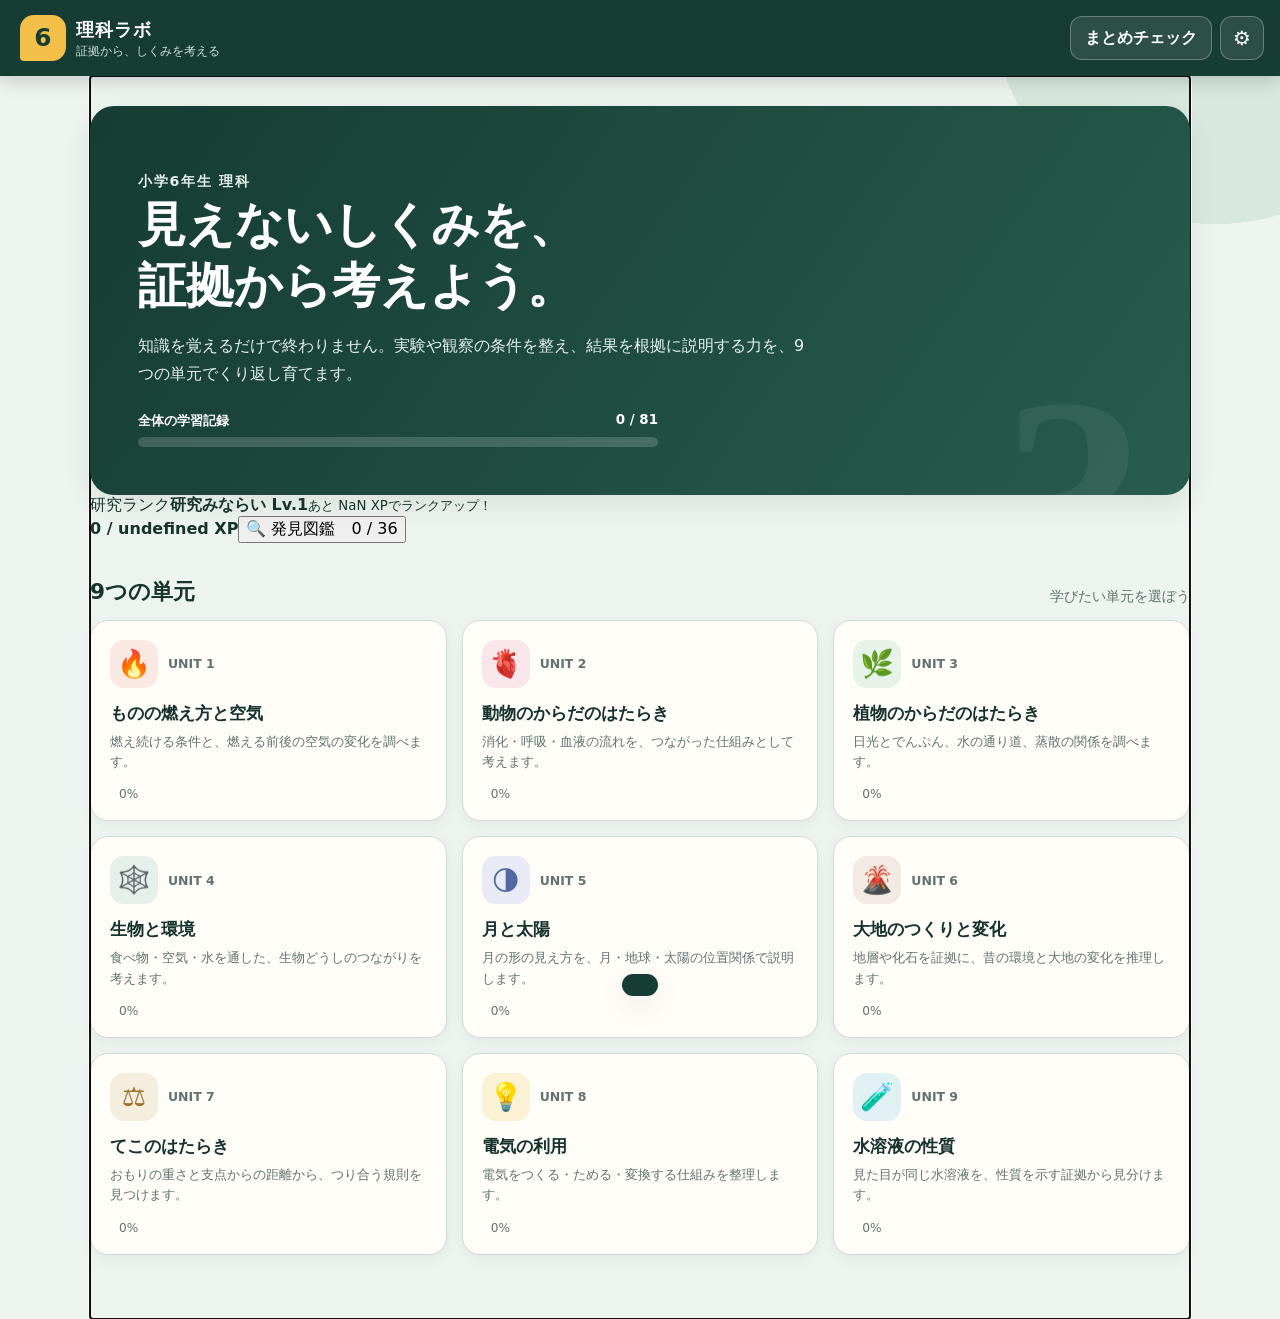
==== index.html @ a94701ab "feat: add research XP and discovery book" ====
<!doctype html>
<html lang="ja">
<head>
  <meta charset="utf-8">
  <meta name="viewport" content="width=device-width, initial-scale=1, viewport-fit=cover">
  <meta name="theme-color" content="#163c34">
  <meta name="description" content="小学6年生理科を、知識・実験や観察の準備・考察の3段階で学ぶ教材です。">
  <title>理科ラボ 6｜見えないしくみを、証拠から考える</title>
  <link rel="stylesheet" href="style.css">
</head>
<body>
  <a class="skip-link" href="#app">学習内容へ移動</a>
  <header class="site-header">
    <button id="homeButton" class="brand" type="button" aria-label="単元一覧へ戻る">
      <span class="brand-mark" aria-hidden="true">6</span>
      <span><b>理科ラボ</b><small>証拠から、しくみを考える</small></span>
    </button>
    <div class="header-actions">
      <button id="reviewButton" class="header-button" type="button">まとめチェック</button>
      <button id="settingsButton" class="icon-button" type="button" aria-label="設定">⚙</button>
    </div>
  </header>

  <main id="app" tabindex="-1" aria-live="polite"></main>

  <dialog id="settingsDialog" class="settings-dialog">
    <form method="dialog">
      <div class="dialog-head">
        <h2>設定</h2>
        <button class="icon-button" value="cancel" aria-label="閉じる">×</button>
      </div>
      <p>学習記録は、この端末のブラウザ内だけに保存されます。</p>
      <label class="toggle-row">
        <span><b>効果音</b><small>正解・不正解を短い音で知らせます</small></span>
        <input id="soundToggle" type="checkbox" role="switch">
      </label>
      <button id="resetButton" class="danger-button" type="button">学習記録をすべて消す</button>
    </form>
  </dialog>

  <div id="toast" class="toast" role="status" aria-live="polite"></div>
  <script src="units.js"></script>
  <script src="gamification.js"></script>
  <script src="app.js"></script>
</body>
</html>
---- style.css ----
:root {
  --ink: #17332d;
  --muted: #60736e;
  --paper: #fffdf8;
  --canvas: #edf3ef;
  --green: #1f6d5b;
  --green-dark: #163c34;
  --green-pale: #e3f2eb;
  --yellow: #f2bf49;
  --blue: #3278a8;
  --red: #bd4c4c;
  --line: #cfdbd5;
  --shadow: 0 10px 28px rgba(23, 51, 45, .09);
  font-family: "BIZ UDPGothic", "Yu Gothic", Meiryo, system-ui, sans-serif;
  color: var(--ink);
  background: var(--canvas);
}

* { box-sizing: border-box; }
body { margin: 0; min-width: 320px; min-height: 100vh; background: radial-gradient(circle at 95% 0, #d8e8de 0 14rem, transparent 14rem), var(--canvas); }
button, input { font: inherit; }
button { -webkit-tap-highlight-color: transparent; }
button:focus-visible, input:focus-visible { outline: 4px solid rgba(50, 120, 168, .32); outline-offset: 2px; }
.skip-link { position: fixed; top: -5rem; left: 1rem; z-index: 100; background: #fff; padding: .8rem; border-radius: .5rem; }
.skip-link:focus { top: 1rem; }

.site-header { min-height: 76px; padding: 10px max(16px, env(safe-area-inset-left)); background: var(--green-dark); color: #fff; display: flex; align-items: center; justify-content: space-between; gap: 12px; position: sticky; top: 0; z-index: 20; box-shadow: 0 4px 18px rgba(0,0,0,.18); }
.brand { border: 0; background: transparent; color: inherit; display: flex; align-items: center; gap: 10px; text-align: left; cursor: pointer; padding: 4px; }
.brand-mark { display: grid; place-items: center; width: 46px; aspect-ratio: 1; border-radius: 14px 14px 14px 4px; background: var(--yellow); color: var(--green-dark); font: 800 1.55rem/1 system-ui; }
.brand b { display: block; font-size: 1.15rem; letter-spacing: .05em; }
.brand small { display: block; margin-top: 2px; color: #cfe2da; font-size: .72rem; }
.header-actions { display: flex; align-items: center; gap: 8px; }
.header-button, .icon-button { min-height: 44px; border: 1px solid rgba(255,255,255,.28); color: #fff; background: rgba(255,255,255,.1); border-radius: 12px; padding: 0 14px; cursor: pointer; font-weight: 700; }
.icon-button { min-width: 44px; padding: 0; font-size: 1.25rem; }

main { width: min(1100px, calc(100% - 32px)); margin: 0 auto; padding: 30px 0 64px; }
.hero { background: linear-gradient(125deg, var(--green-dark), #285c4f); color: #fff; border-radius: 24px; padding: clamp(24px, 5vw, 48px); box-shadow: var(--shadow); overflow: hidden; position: relative; }
.hero::after { content: "?"; position: absolute; right: 4%; bottom: -38%; color: rgba(255,255,255,.06); font: 900 18rem/1 Georgia, serif; }
.eyebrow { margin: 0 0 9px; color: var(--yellow); font-size: .88rem; font-weight: 800; letter-spacing: .12em; }
.hero h1 { max-width: 720px; margin: 0; font-size: clamp(1.7rem, 4.5vw, 3rem); line-height: 1.28; }
.hero p { max-width: 680px; margin: 15px 0 0; color: #e5f1ec; line-height: 1.75; }
.overall-progress { margin-top: 24px; max-width: 520px; }
.progress-label { display: flex; justify-content: space-between; gap: 12px; font-size: .84rem; font-weight: 700; }
.progress-track { height: 10px; margin-top: 7px; border-radius: 99px; background: rgba(255,255,255,.17); overflow: hidden; }
.progress-fill { height: 100%; border-radius: inherit; background: var(--yellow); transition: width .35s ease; }

.section-heading { margin: 34px 0 14px; display: flex; align-items: end; justify-content: space-between; gap: 16px; }
.section-heading h2 { margin: 0; font-size: 1.35rem; }
.section-heading p { margin: 0; color: var(--muted); font-size: .88rem; }
.unit-grid { display: grid; grid-template-columns: repeat(3, minmax(0, 1fr)); gap: 15px; }
.unit-card { border: 1px solid var(--line); background: var(--paper); border-radius: 18px; padding: 19px; box-shadow: 0 4px 14px rgba(23,51,45,.05); text-align: left; cursor: pointer; color: inherit; min-height: 190px; display: flex; flex-direction: column; transition: transform .16s, box-shadow .16s, border-color .16s; }
.unit-card:hover { transform: translateY(-3px); box-shadow: var(--shadow); border-color: var(--green); }
.unit-top { display: flex; align-items: center; justify-content: space-between; gap: 10px; }
.unit-icon { display: grid; place-items: center; width: 48px; height: 48px; border-radius: 14px; background: var(--unit-pale); color: var(--unit-color); font-size: 1.7rem; }
.unit-number { color: var(--muted); font-size: .78rem; font-weight: 800; }
.unit-card h3 { margin: 13px 0 7px; font-size: 1.08rem; }
.unit-card > p { margin: 0 0 15px; color: var(--muted); font-size: .82rem; line-height: 1.55; flex: 1; }
.mini-progress { display: flex; align-items: center; gap: 9px; color: var(--muted); font-size: .76rem; }
.mini-progress .progress-track { flex: 1; height: 7px; margin: 0; background: #e5ebe8; }
.mini-progress .progress-fill { background: var(--unit-color); }

.breadcrumbs { display: flex; gap: 7px; color: var(--muted); font-size: .82rem; margin-bottom: 14px; }
.text-button { border: 0; background: none; color: var(--green); padding: 0; cursor: pointer; font-weight: 700; }
.unit-banner { --unit-color: var(--green); --unit-pale: var(--green-pale); padding: 24px; border-radius: 20px; background: var(--paper); border-top: 7px solid var(--unit-color); box-shadow: var(--shadow); display: grid; grid-template-columns: auto 1fr auto; align-items: center; gap: 18px; }
.unit-banner .unit-icon { width: 62px; height: 62px; font-size: 2.1rem; }
.unit-banner h1 { margin: 0 0 5px; font-size: clamp(1.45rem, 3vw, 2rem); }
.unit-banner p { margin: 0; color: var(--muted); line-height: 1.55; }
.unit-score { text-align: center; border-left: 1px solid var(--line); padding-left: 22px; }
.unit-score b { display: block; font-size: 1.5rem; color: var(--unit-color); }
.unit-score small { color: var(--muted); }

.phase-tabs { display: grid; grid-template-columns: repeat(3, 1fr); gap: 10px; margin: 20px 0; }
.phase-tab { min-height: 62px; border: 2px solid var(--line); border-radius: 15px; background: var(--paper); color: var(--ink); padding: 8px; cursor: pointer; font-weight: 800; }
.phase-tab small { display: block; margin-top: 3px; color: var(--muted); font-size: .7rem; font-weight: 500; }
.phase-tab[aria-selected="true"] { border-color: var(--green); background: var(--green-pale); color: var(--green-dark); }
.phase-tab.is-done::after { content: " ✓"; color: var(--green); }

.activity-layout { display: grid; grid-template-columns: 210px minmax(0, 1fr); gap: 18px; align-items: start; }
.activity-nav { background: var(--paper); border: 1px solid var(--line); border-radius: 17px; padding: 12px; position: sticky; top: 96px; }
.activity-nav h2 { margin: 3px 6px 10px; font-size: .9rem; }
.activity-dot { width: 100%; min-height: 45px; border: 0; border-radius: 10px; background: transparent; color: var(--ink); padding: 8px; text-align: left; cursor: pointer; font-size: .82rem; }
.activity-dot:hover { background: #f0f4f1; }
.activity-dot.active { background: var(--green-pale); color: var(--green-dark); font-weight: 800; }
.activity-dot.done::before { content: "✓ "; color: var(--green); }
.activity-card { min-height: 460px; background: var(--paper); border: 1px solid var(--line); border-radius: 20px; padding: clamp(20px, 4vw, 36px); box-shadow: var(--shadow); }
.activity-count { color: var(--muted); font-size: .78rem; font-weight: 700; }
.activity-card h2 { margin: 8px 0 12px; font-size: clamp(1.25rem, 3vw, 1.7rem); line-height: 1.45; }
.activity-lead { color: var(--muted); line-height: 1.75; }
.evidence { margin: 18px 0; padding: 16px 18px; border-left: 5px solid var(--blue); background: #eef6fb; border-radius: 4px 13px 13px 4px; line-height: 1.7; }
.evidence b { display: block; color: #225b82; font-size: .78rem; margin-bottom: 3px; }
.pair-box { display: grid; grid-template-columns: 1fr auto 1fr; align-items: stretch; gap: 10px; margin: 18px 0; }
.pair-item { display: grid; place-items: center; min-height: 82px; background: var(--green-pale); border-radius: 14px; padding: 12px; text-align: center; font-weight: 800; }
.pair-vs { align-self: center; color: var(--muted); font-size: .76rem; font-weight: 800; }
.choices { display: grid; gap: 10px; margin: 20px 0; }
.choice { min-height: 58px; border: 2px solid var(--line); border-radius: 13px; background: #fff; color: var(--ink); padding: 12px 15px; text-align: left; cursor: pointer; line-height: 1.45; }
.choice:hover:not(:disabled) { border-color: var(--green); background: #f4faf7; }
.choice.selected { border-color: var(--blue); background: #eef6fb; }
.choice.correct { border-color: var(--green); background: #e6f5ed; }
.choice.wrong { border-color: var(--red); background: #fff0f0; }
.choice:disabled { cursor: default; opacity: 1; }
.answer-area { min-height: 72px; }
.feedback { padding: 14px 16px; border-radius: 13px; line-height: 1.65; }
.feedback.correct { background: #e6f5ed; color: #185541; }
.feedback.wrong { background: #fff0f0; color: #8f3434; }
.feedback b { display: block; margin-bottom: 2px; }
.action-row { display: flex; align-items: center; justify-content: space-between; gap: 12px; margin-top: 22px; }
.primary-button, .secondary-button, .danger-button { min-height: 48px; border-radius: 12px; padding: 0 20px; cursor: pointer; font-weight: 800; }
.primary-button { border: 0; background: var(--green); color: #fff; }
.primary-button:disabled { opacity: .4; cursor: default; }
.secondary-button { border: 2px solid var(--line); background: #fff; color: var(--ink); }

.sort-instruction { margin-bottom: 12px; color: var(--muted); font-size: .83rem; }
.sort-cards { display: flex; flex-wrap: wrap; gap: 9px; margin-bottom: 18px; }
.sort-card { min-height: 48px; border: 2px solid var(--line); border-radius: 12px; background: #fff; padding: 9px 13px; cursor: pointer; }
.sort-card.selected { border-color: var(--blue); background: #eef6fb; }
.sort-card.assigned { opacity: .45; }
.buckets { display: grid; grid-template-columns: repeat(2, 1fr); gap: 12px; }
.bucket { min-height: 130px; border: 2px dashed #aebdb6; border-radius: 15px; padding: 12px; background: #f8faf9; }
.bucket h3 { margin: 0 0 9px; font-size: .92rem; }
.bucket-items { display: flex; flex-wrap: wrap; gap: 7px; }
.bucket-chip { border: 0; border-radius: 9px; background: var(--green-pale); color: var(--ink); padding: 8px 10px; cursor: pointer; font-size: .78rem; }

.review-head { display: flex; justify-content: space-between; align-items: end; gap: 18px; margin-bottom: 18px; }
.review-head h1 { margin: 0; }
.review-head p { margin: 6px 0 0; color: var(--muted); }
.review-card { max-width: 760px; margin: 0 auto; }
.review-result { text-align: center; padding: 24px; }
.result-ring { width: 140px; height: 140px; margin: 0 auto 16px; display: grid; place-items: center; border-radius: 50%; background: conic-gradient(var(--green) var(--score), #dfe8e3 0); position: relative; }
.result-ring::before { content: ""; position: absolute; inset: 12px; border-radius: 50%; background: var(--paper); }
.result-ring b { position: relative; font-size: 1.9rem; }
.miss-list { text-align: left; display: grid; gap: 8px; margin-top: 20px; }
.miss-item { padding: 12px; border-radius: 10px; background: #fff4e1; }

.empty-state { background: var(--paper); border-radius: 20px; padding: 40px; text-align: center; box-shadow: var(--shadow); }
.settings-dialog { width: min(480px, calc(100% - 28px)); border: 0; border-radius: 20px; padding: 0; color: var(--ink); box-shadow: 0 25px 80px rgba(0,0,0,.3); }
.settings-dialog::backdrop { background: rgba(14,35,30,.58); }
.settings-dialog form { padding: 22px; }
.dialog-head { display: flex; justify-content: space-between; align-items: center; }
.dialog-head h2 { margin: 0; }
.dialog-head .icon-button { color: var(--ink); background: #eef2f0; }
.toggle-row { display: flex; justify-content: space-between; align-items: center; gap: 16px; margin: 22px 0; padding: 14px; border: 1px solid var(--line); border-radius: 13px; }
.toggle-row small { display: block; color: var(--muted); margin-top: 3px; }
.toggle-row input { width: 24px; height: 24px; }
.danger-button { width: 100%; border: 2px solid #e5bcbc; background: #fff5f5; color: #9a3636; }
.toast { position: fixed; left: 50%; bottom: 24px; z-index: 100; transform: translate(-50%, 120px); background: var(--green-dark); color: #fff; padding: 11px 18px; border-radius: 99px; box-shadow: var(--shadow); transition: transform .22s; }
.toast.show { transform: translate(-50%, 0); }

@media (max-width: 820px) {
  .unit-grid { grid-template-columns: repeat(2, minmax(0, 1fr)); }
  .activity-layout { grid-template-columns: 1fr; }
  .activity-nav { position: static; display: flex; gap: 7px; overflow-x: auto; }
  .activity-nav h2 { display: none; }
  .activity-dot { width: auto; min-width: 92px; text-align: center; }
}
@media (max-width: 560px) {
  .brand small { display: none; }
  .header-button { font-size: .78rem; padding: 0 9px; }
  main { width: min(100% - 20px, 1100px); padding-top: 18px; }
  .hero { border-radius: 18px; padding: 23px 20px; }
  .unit-grid { grid-template-columns: 1fr; gap: 10px; }
  .unit-card { min-height: 150px; }
  .unit-banner { grid-template-columns: auto 1fr; padding: 17px; }
  .unit-score { grid-column: 1 / -1; border-left: 0; border-top: 1px solid var(--line); padding: 12px 0 0; display: flex; justify-content: center; gap: 6px; }
  .phase-tabs { gap: 5px; }
  .phase-tab { font-size: .78rem; padding: 6px 2px; }
  .phase-tab small { font-size: .62rem; }
  .activity-card { min-height: 430px; border-radius: 16px; }
  .pair-box { grid-template-columns: 1fr; }
  .pair-vs { justify-self: center; }
  .buckets { grid-template-columns: 1fr; }
  .action-row { align-items: stretch; }
  .action-row button { flex: 1; padding: 0 8px; }
}
@media (prefers-reduced-motion: reduce) { * { scroll-behavior: auto !important; transition: none !important; } }
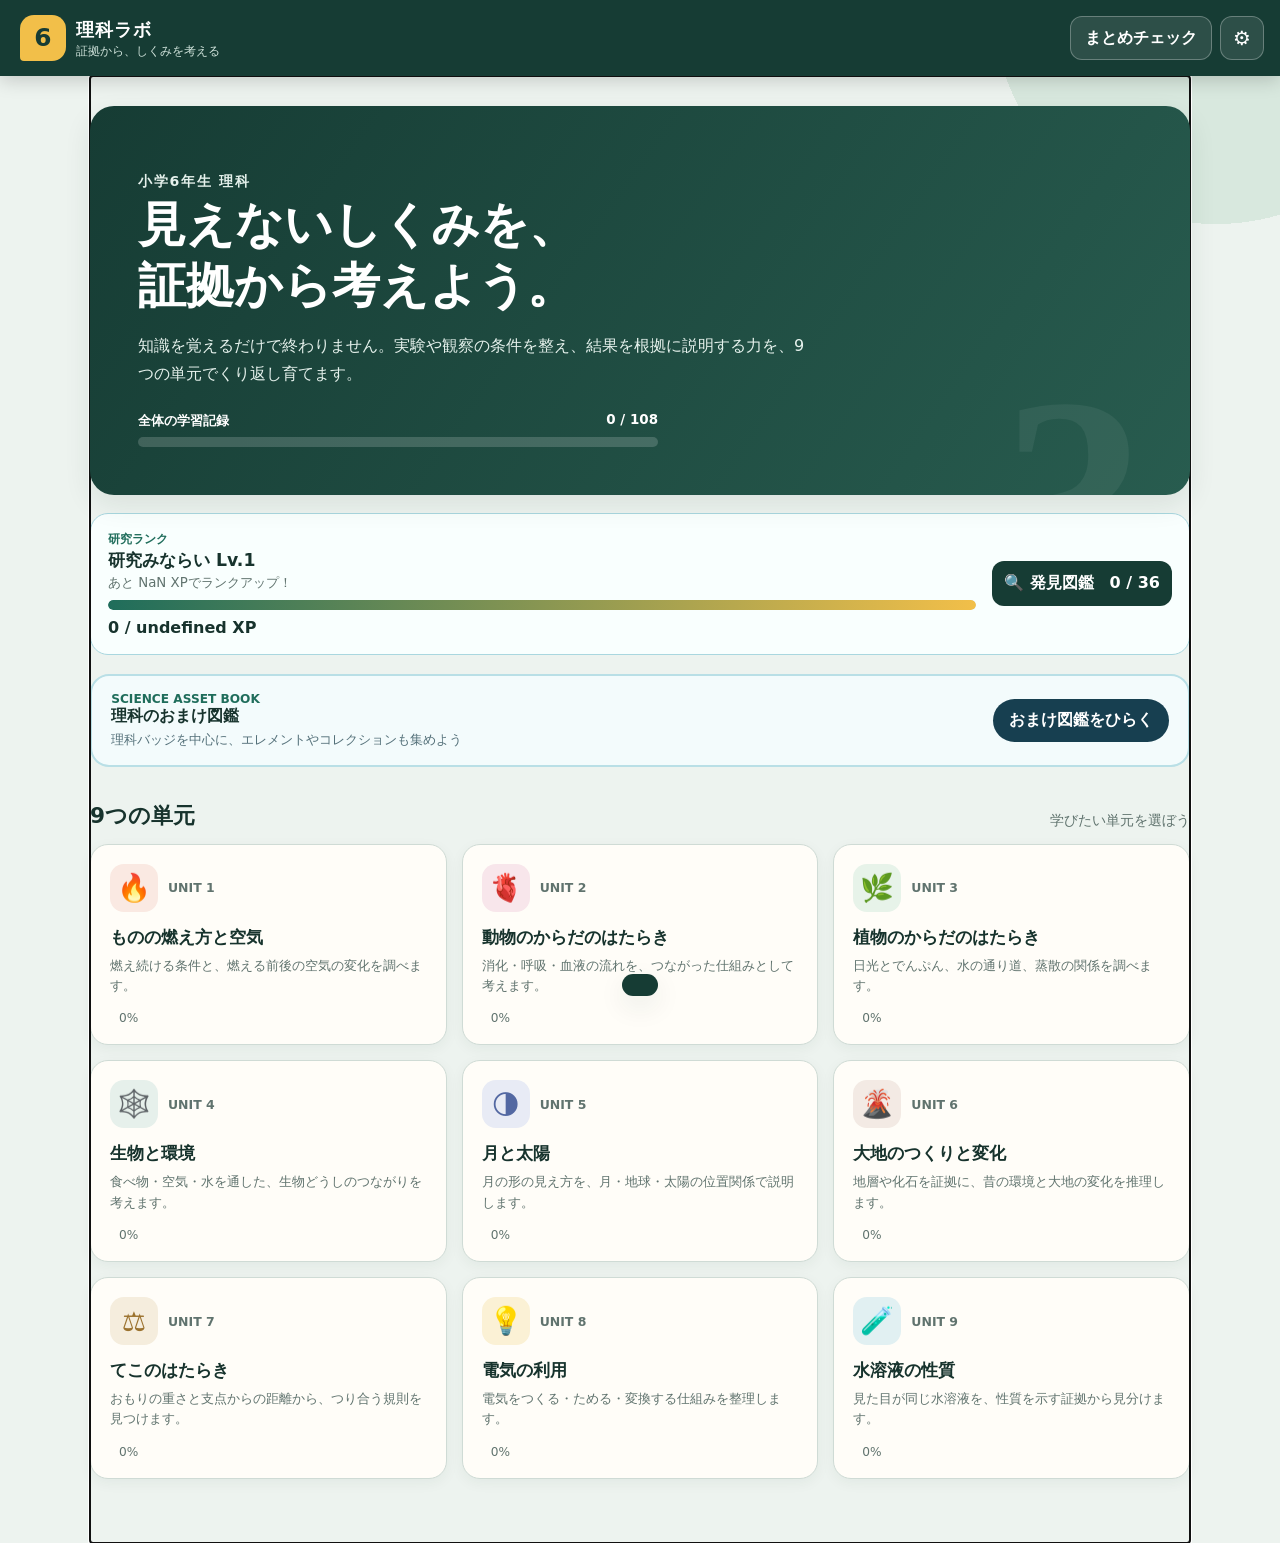
==== commit 5bfda0ee: "Connect edu-assets reward catalog" ====
--- a/index.html
+++ b/index.html
@@ -41,6 +41,7 @@
   <div id="toast" class="toast" role="status" aria-live="polite"></div>
   <script src="units.js"></script>
   <script src="gamification.js"></script>
+  <script src="asset-rewards.js"></script>
   <script src="app.js"></script>
 </body>
 </html>
--- a/style.css
+++ b/style.css
@@ -172,3 +172,7 @@
   .action-row button { flex: 1; padding: 0 8px; }
 }
 @media (prefers-reduced-motion: reduce) { * { scroll-behavior: auto !important; transition: none !important; } }
+.science-correct-burst{position:fixed;inset:0;z-index:1100;pointer-events:none;display:grid;place-items:center;animation:burstFade 1.1s ease-out}.correct-mark{width:116px;height:116px;border:8px solid #28a879;border-radius:50%;background:#f5fff9;color:#159263;display:grid;place-items:center;font-size:6rem;font-weight:900;line-height:.7;box-shadow:0 0 0 12px rgba(255,255,255,.7),0 12px 35px rgba(20,120,80,.3);animation:markPop .45s cubic-bezier(.2,1.6,.4,1)}.correct-mark small{font-size:1rem;letter-spacing:.08em}.science-correct-burst i{position:absolute;font-style:normal;font-size:1.7rem;animation:petalFly 1s ease-out both;animation-delay:calc(var(--i)*18ms);transform:rotate(calc(var(--i)*23deg)) translateY(-80px)}@keyframes markPop{from{transform:scale(.3);opacity:0}to{transform:scale(1);opacity:1}}@keyframes petalFly{from{opacity:0;transform:rotate(calc(var(--i)*23deg)) translateY(0) scale(.5)}to{opacity:0;transform:rotate(calc(var(--i)*23deg)) translateY(190px) scale(1.1)}}@keyframes burstFade{0%,75%{opacity:1}100%{opacity:0}}
+
+.research-panel{margin:18px 0;padding:17px;border:1px solid #a9d7df;border-radius:18px;background:#f9fffe;display:grid;grid-template-columns:1fr auto;gap:8px 16px;align-items:center}.research-kicker{display:block;color:var(--main);font-weight:800;font-size:.76rem}.research-panel b{display:block;font-size:1.08rem}.research-panel small,.discovery-card small{color:var(--muted)}.research-meter{height:10px;background:#dcebed;border-radius:999px;overflow:hidden}.research-meter span{display:block;height:100%;background:linear-gradient(90deg,var(--main),var(--yellow));border-radius:inherit}.research-panel button{grid-column:2;grid-row:1/4;border:0;border-radius:12px;background:var(--dark);color:#fff;padding:12px;cursor:pointer;font-weight:800}.catalog-page{background:var(--paper);border-radius:20px;padding:clamp(22px,4vw,38px);box-shadow:var(--shadow)}.catalog-page h1{margin:.2rem 0}.discovery-grid{display:grid;grid-template-columns:repeat(3,1fr);gap:12px;margin-top:22px}.discovery-card{min-height:145px;padding:15px;border:1px solid var(--line);border-radius:16px;background:#fff;display:flex;flex-direction:column;gap:7px}.discovery-card span{font-size:1.6rem}.discovery-badge{width:82px;height:82px;object-fit:contain;align-self:flex-start}.discovery-card.found .discovery-badge{filter:drop-shadow(0 5px 5px rgba(13,44,52,.15))}.discovery-card.hidden{background:repeating-linear-gradient(135deg,#edf3f5,#edf3f5 9px,#e5edef 9px,#e5edef 18px);color:#6d7d81}.science-overlay{position:fixed;inset:0;z-index:1000;display:grid;place-items:center;padding:20px;background:rgba(13,44,52,.62)}.science-pop{width:min(420px,100%);text-align:center;padding:30px 24px;border-radius:24px;background:#fffdf8;box-shadow:0 22px 70px rgba(0,0,0,.3)}.science-pop p{margin:0;color:var(--main);font-weight:900}.science-pop h2{margin:10px 0;font-size:1.7rem}.science-pop div{padding:14px;border-radius:13px;background:var(--pale);line-height:1.65}.science-pop button{margin-top:18px;min-height:48px;border:0;border-radius:12px;background:var(--main);color:#fff;padding:0 28px;font-weight:800;cursor:pointer}.science-overlay.major .science-pop{border:5px solid var(--yellow)}@media(max-width:620px){.research-panel{grid-template-columns:1fr}.research-panel button{grid-column:auto;grid-row:auto}.discovery-grid{grid-template-columns:repeat(2,1fr)}}
+:root{--main:var(--green);--dark:var(--green-dark);--pale:var(--green-pale)}
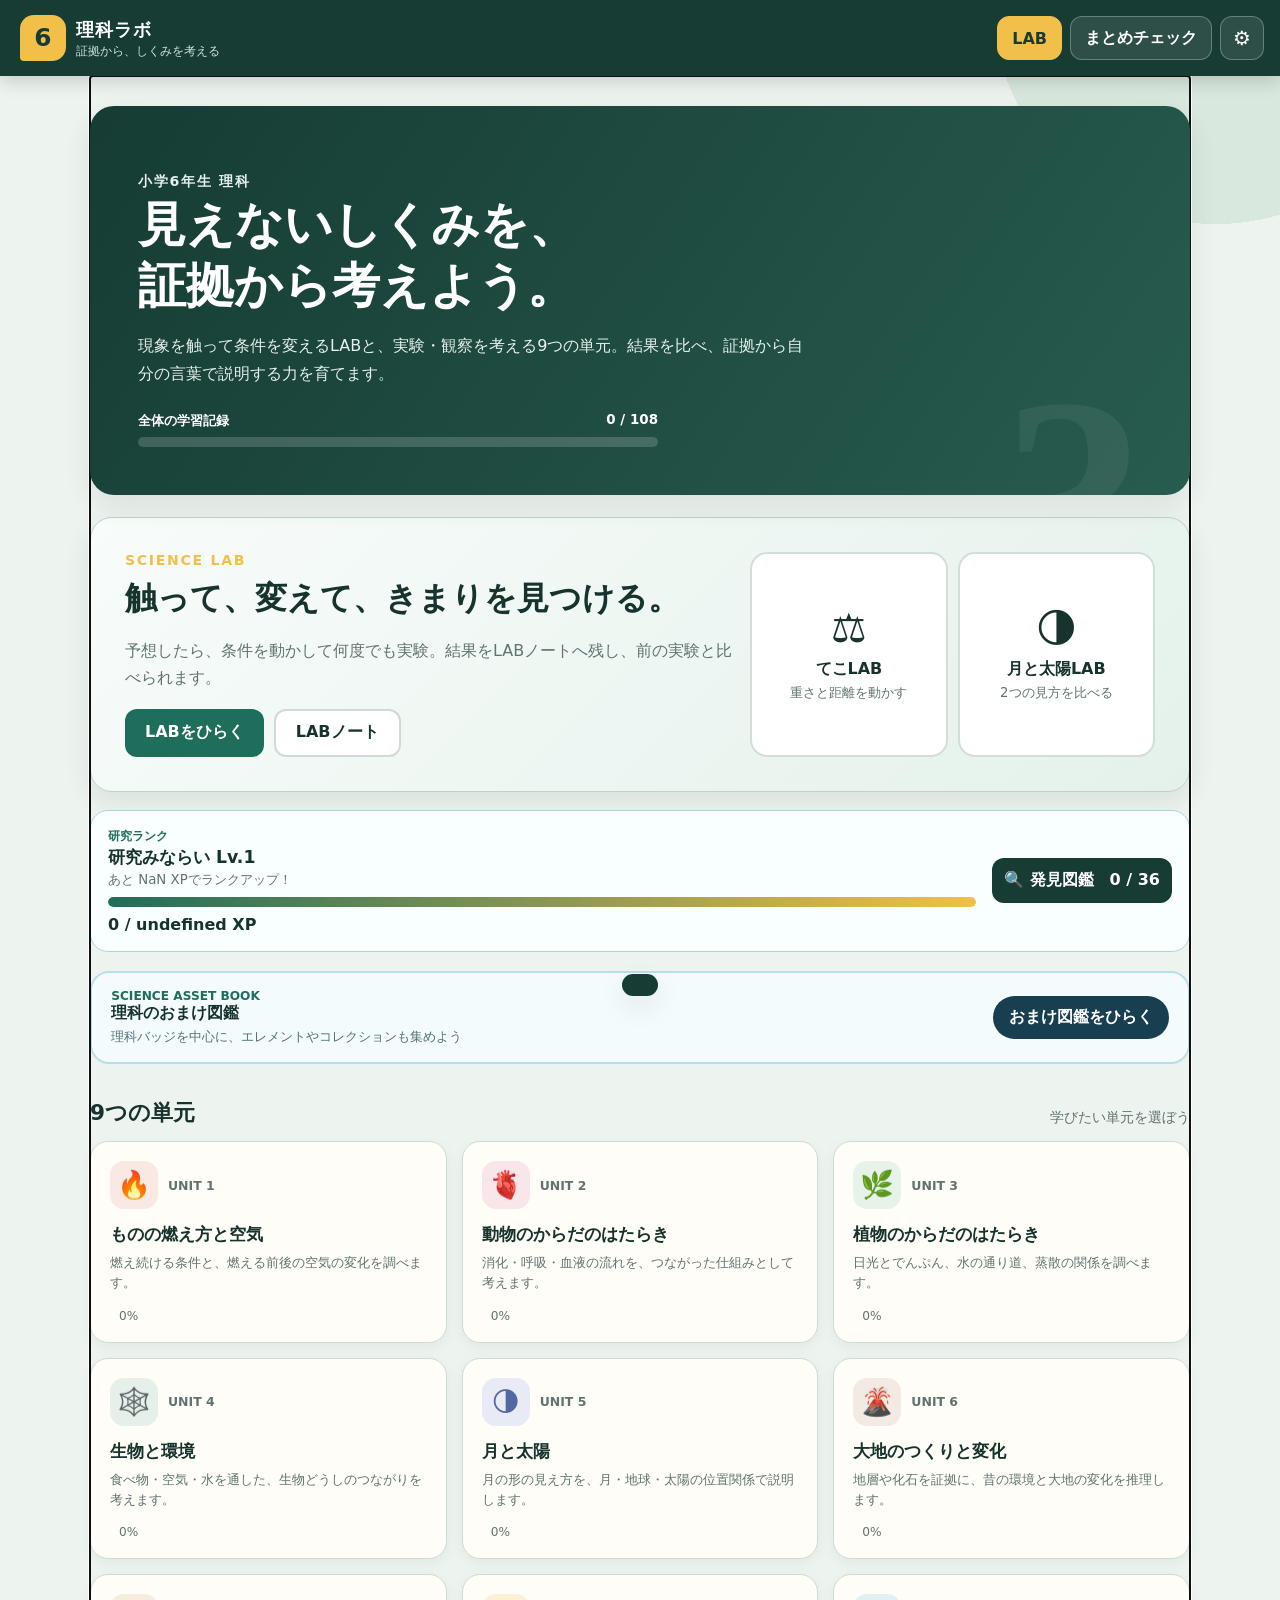
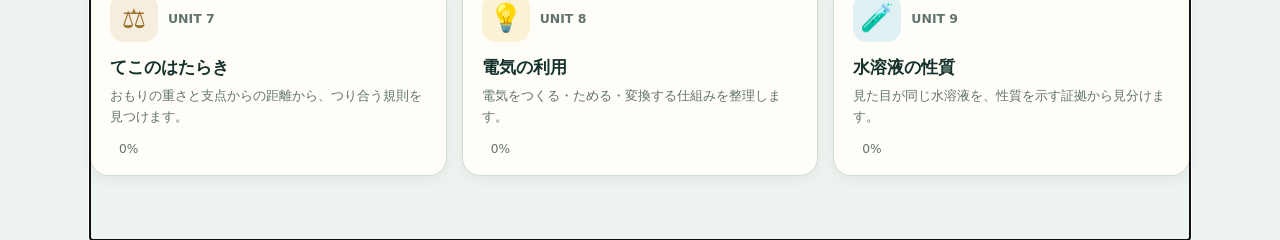
==== commit 6f80912a: "Add simulation-based science LABs Add high-quality lever and Moon phase simulations with shared inqu" ====
--- a/index.html
+++ b/index.html
@@ -4,8 +4,8 @@
   <meta charset="utf-8">
   <meta name="viewport" content="width=device-width, initial-scale=1, viewport-fit=cover">
   <meta name="theme-color" content="#163c34">
-  <meta name="description" content="小学6年生理科を、知識・実験や観察の準備・考察の3段階で学ぶ教材です。">
-  <title>理科ラボ 6｜見えないしくみを、証拠から考える</title>
+  <meta name="description" content="小学6年生理科を、操作できるシミュレーターと問題学習で探究するWeb理科ラボです。">
+  <title>理科ラボ 6｜触って、比べて、しくみを発見</title>
   <link rel="stylesheet" href="style.css">
 </head>
 <body>
@@ -16,6 +16,7 @@
       <span><b>理科ラボ</b><small>証拠から、しくみを考える</small></span>
     </button>
     <div class="header-actions">
+      <button id="labButton" class="header-button lab-header-button" type="button">LAB</button>
       <button id="reviewButton" class="header-button" type="button">まとめチェック</button>
       <button id="settingsButton" class="icon-button" type="button" aria-label="設定">⚙</button>
     </div>
@@ -29,7 +30,7 @@
         <h2>設定</h2>
         <button class="icon-button" value="cancel" aria-label="閉じる">×</button>
       </div>
-      <p>学習記録は、この端末のブラウザ内だけに保存されます。</p>
+      <p>問題の進み具合とLABノートは、この端末のブラウザ内だけに保存されます。</p>
       <label class="toggle-row">
         <span><b>効果音</b><small>正解・不正解を短い音で知らせます</small></span>
         <input id="soundToggle" type="checkbox" role="switch">
--- a/style.css
+++ b/style.css
@@ -172,6 +172,66 @@
   .action-row button { flex: 1; padding: 0 8px; }
 }
 @media (prefers-reduced-motion: reduce) { * { scroll-behavior: auto !important; transition: none !important; } }
+
+/* Science LAB ------------------------------------------------------------ */
+main.lab-main { width: min(1400px, calc(100% - 28px)); }
+.lab-header-button { background: var(--yellow); color: var(--green-dark); border-color: var(--yellow); }
+.lab-entrance { margin: 22px 0 8px; display: grid; grid-template-columns: minmax(0, 1.2fr) minmax(300px, .8fr); gap: 18px; padding: clamp(20px, 4vw, 34px); border: 1px solid #bcd3c9; border-radius: 22px; background: linear-gradient(135deg,#f8fcfa,#e4f1eb); box-shadow: var(--shadow); }
+.lab-entrance h2 { margin: 0; font-size: clamp(1.35rem,3vw,2rem); }
+.lab-entrance-copy > p:not(.eyebrow) { color: var(--muted); line-height: 1.7; }
+.lab-entrance-actions { display: flex; gap: 10px; margin-top: 18px; }
+.lab-preview { display: grid; grid-template-columns: repeat(2,1fr); gap: 10px; }
+.lab-preview button { min-height: 150px; border: 2px solid #d2dfd9; border-radius: 17px; background: #fff; color: var(--ink); padding: 16px 10px; cursor: pointer; }
+.lab-preview button:hover { border-color: var(--green); }
+.lab-preview span,.lab-preview b,.lab-preview small { display: block; }
+.lab-preview span { font-size: 2.5rem; }.lab-preview b { margin: 8px 0 4px; }.lab-preview small { color: var(--muted); line-height: 1.4; }
+
+.lab-loading { min-height: 55vh; display: grid; place-items: center; align-content: center; text-align: center; background: var(--paper); border-radius: 24px; box-shadow: var(--shadow); }
+.lab-loading-mark { font-size: 3.5rem; animation: lab-pulse 1.2s ease-in-out infinite; }.lab-loading h1 { margin: 12px 0 4px; }.lab-loading p { color: var(--muted); }
+@keyframes lab-pulse { 50% { transform: scale(1.08); } }
+.lab-library-hero { display: flex; align-items: end; justify-content: space-between; gap: 24px; padding: clamp(24px,5vw,48px); border-radius: 24px; color: #fff; background: linear-gradient(125deg,#173f45,#2e6870); box-shadow: var(--shadow); }
+.lab-library-hero h1 { margin: 0; font-size: clamp(1.7rem,4vw,2.7rem); }.lab-library-hero p:not(.eyebrow) { max-width: 740px; color:#e2f0ef; line-height:1.7; }.lab-library-hero .secondary-button { flex: none; }
+.lab-card-grid { display: grid; grid-template-columns: repeat(2,minmax(0,1fr)); gap: 18px; }
+.lab-card { min-height: 260px; position: relative; overflow: hidden; border: 1px solid var(--line); border-top: 8px solid var(--lab-accent); border-radius: 22px; background: var(--paper); color: var(--ink); padding: 24px; text-align: left; cursor: pointer; box-shadow: 0 5px 16px rgba(23,51,45,.06); }
+.lab-card:hover { transform: translateY(-3px); box-shadow: var(--shadow); }.lab-card-icon { display:block; font-size:3rem; }.lab-card-tag { position:absolute; top:20px; right:20px; color:var(--lab-accent); font-size:.78rem; font-weight:800; }.lab-card h2 { margin:13px 0 7px; }.lab-card p { color:var(--muted); line-height:1.65; }.lab-card > b { color:var(--lab-accent); }
+.future-labs { margin-top: 34px; }.future-lab-grid { display:grid; grid-template-columns:repeat(4,minmax(0,1fr)); gap:10px; }.future-lab-grid article { min-height:130px; position:relative; display:flex; flex-direction:column; gap:4px; padding:15px; border:1px dashed #b7c8c1; border-radius:15px; background:rgba(255,255,255,.6); }.future-lab-grid article > span { font-size:1.8rem; }.future-lab-grid small { color:var(--muted); }.future-lab-grid em { position:absolute; right:10px; bottom:10px; color:#7a8b84; font-size:.68rem; font-style:normal; }
+
+.science-lab { --lab-accent:var(--green); }
+.lab-titlebar { display:flex; justify-content:space-between; align-items:end; gap:20px; padding:4px 4px 17px; }.lab-titlebar h1 { margin:0; font-size:clamp(1.6rem,3vw,2.35rem); }.lab-titlebar p:not(.eyebrow) { margin:8px 0 0; color:var(--muted); }.lab-mode { width:max-content; max-width:100%; display:flex; gap:4px; margin-bottom:12px; padding:4px; border:1px solid var(--line); border-radius:13px; background:#dfe9e4; }.lab-mode button { min-height:42px; border:0; border-radius:9px; background:transparent; color:var(--ink); padding:0 17px; cursor:pointer; font-weight:800; }.lab-mode button[aria-pressed="true"] { background:#fff; color:var(--lab-accent); box-shadow:0 2px 8px rgba(0,0,0,.08); }
+.lab-workspace { display:grid; grid-template-columns:minmax(0,1fr) 330px; gap:14px; align-items:start; }.simulation-column,.control-panel { border:1px solid var(--line); background:var(--paper); border-radius:20px; box-shadow:var(--shadow); }.simulation-column { min-width:0; overflow:hidden; }.sim-stage { min-height:410px; display:grid; place-items:center; background:#eef3f1; }.sim-stage svg { display:block; width:100%; height:auto; max-height:560px; touch-action:none; user-select:none; }.sim-readout { min-height:108px; padding:13px 18px; border-top:1px solid var(--line); background:#fff; }.sim-actions { display:flex; justify-content:flex-end; gap:8px; padding:0 18px 17px; }.sim-actions button:first-child { margin-right:auto; }
+.control-panel { max-height:650px; overflow:auto; padding:20px; }.control-heading h2 { margin:0; }.control-heading > p:not(.eyebrow) { margin:7px 0 20px; color:var(--muted); font-size:.83rem; line-height:1.55; }.control-section { min-width:0; margin:0 0 16px; padding:13px; border:1px solid var(--line); border-radius:14px; }.control-section legend { padding:0 7px; color:var(--lab-accent); font-weight:800; }.control-section > p { margin:0 0 10px; color:var(--muted); font-size:.74rem; }.range-control { display:block; margin:12px 0; }.range-control > span { display:flex; justify-content:space-between; gap:8px; font-size:.83rem; font-weight:700; }.range-control output { color:var(--lab-accent); }.range-control input { width:100%; min-height:32px; accent-color:var(--lab-accent); cursor:pointer; }.segmented-control > span { display:block; margin-bottom:7px; font-size:.82rem; font-weight:700; }.segmented-control > div { display:grid; grid-template-columns:repeat(2,1fr); gap:5px; }.segmented-control button { min-height:40px; border:1px solid var(--line); border-radius:9px; background:#fff; cursor:pointer; }.segmented-control button[aria-pressed="true"] { border-color:var(--lab-accent); background:#eaf4ef; color:var(--lab-accent); font-weight:800; }.try-card { padding:14px; border-left:5px solid var(--yellow); border-radius:5px 12px 12px 5px; background:#fff6dc; }.try-card p { margin:5px 0 0; font-size:.8rem; line-height:1.55; }.run-controls { display:grid; gap:7px; margin-top:12px; }.run-controls button { width:100%; }
+.model-note { margin:12px 3px; color:var(--muted); font-size:.74rem; line-height:1.55; }.model-note b { color:var(--ink); }
+
+.inquiry-area { margin-top:16px; border:1px solid var(--line); border-radius:20px; background:var(--paper); box-shadow:var(--shadow); overflow:hidden; }.inquiry-tabs { display:grid; grid-template-columns:repeat(4,1fr); background:#e4ece8; }.inquiry-tabs button { min-height:58px; border:0; border-right:1px solid #c9d5cf; background:transparent; color:var(--ink); cursor:pointer; font-weight:800; }.inquiry-tabs button:last-child { border-right:0; }.inquiry-tabs button span { display:inline-grid; place-items:center; width:26px; height:26px; margin-right:5px; border-radius:50%; background:#fff; color:var(--muted); }.inquiry-tabs button[aria-selected="true"] { background:#fff; color:var(--lab-accent); }.inquiry-tabs button[aria-selected="true"] span { background:var(--lab-accent); color:#fff; }.inquiry-panel { min-height:210px; padding:24px; }.inquiry-panel h2 { margin:0 0 5px; }.inquiry-panel > p { color:var(--muted); }.prediction-chips { display:flex; flex-wrap:wrap; gap:8px; margin:16px 0; }.prediction-chips button { min-height:44px; border:2px solid var(--line); border-radius:999px; background:#fff; color:var(--ink); padding:7px 14px; cursor:pointer; }.prediction-chips button[aria-pressed="true"] { border-color:var(--lab-accent); background:#eaf4ef; }.lab-textarea { display:block; }.lab-textarea span { display:block; margin-bottom:6px; font-weight:800; }.lab-textarea textarea { width:100%; resize:vertical; border:2px solid var(--line); border-radius:12px; padding:12px; color:var(--ink); background:#fff; line-height:1.7; }.lab-textarea textarea:focus { border-color:var(--lab-accent); outline:3px solid color-mix(in srgb,var(--lab-accent) 18%,transparent); }.inquiry-panel [data-save-consideration] { margin-top:12px; }
+.lab-guide { display:flex; align-items:center; gap:10px; width:fit-content; max-width:720px; margin:14px 0 0 auto; padding:10px 15px; border-radius:14px; background:#173f45; color:#fff; box-shadow:var(--shadow); }.lab-guide span { font-size:1.35rem; }.lab-guide p { margin:0; font-size:.82rem; }
+
+.record-success { display:flex; align-items:center; gap:13px; padding:14px; border-radius:14px; background:#e8f5ee; }.record-success > span { display:grid; place-items:center; width:44px; height:44px; flex:none; border-radius:50%; background:var(--green); color:#fff; font-size:1.5rem; }.record-success h2,.record-success p { margin:0; }.record-success p { color:var(--muted); font-size:.78rem; }.record-summary { display:grid; grid-template-columns:repeat(2,minmax(0,1fr)); gap:10px; margin-top:12px; }.record-summary section { padding:12px; border:1px solid var(--line); border-radius:12px; background:#fafcfb; }.record-summary h3 { margin:0 0 7px; color:var(--lab-accent); font-size:.82rem; }.record-summary p { margin:0; line-height:1.65; white-space:pre-wrap; }.record-summary dl { margin:0; }.record-summary dl div { display:flex; justify-content:space-between; gap:10px; padding:4px 0; border-bottom:1px dotted #cbd7d1; }.record-summary dl div:last-child { border-bottom:0; }.record-summary dt { color:var(--muted); }.record-summary dd { margin:0; text-align:right; font-weight:800; }.compare-records { display:grid; grid-template-columns:repeat(3,minmax(0,1fr)); gap:9px; }.compare-records > article { min-width:0; padding:10px; border:2px solid #d5dfda; border-radius:13px; }.compare-records > article > span { color:var(--lab-accent); font-size:.74rem; font-weight:800; }.compare-records .record-summary { grid-template-columns:1fr; }.compare-records .record-summary section { padding:8px; }.empty-lab-panel { display:grid; place-items:center; align-content:center; min-height:160px; text-align:center; }.empty-lab-panel h2 { margin:0; }.empty-lab-panel p { color:var(--muted); }
+.mini-graph { margin-top:18px; padding:12px; border-radius:14px; background:#f7faf8; }.mini-graph svg { display:block; width:100%; height:auto; overflow:visible; }.graph-grid line { stroke:#d5dfda; }.graph-grid text,.mini-graph svg > text { fill:#60736e; font-size:12px; }.graph-bar,.graph-point { fill:var(--series); }.graph-line { fill:none; stroke:var(--series); stroke-width:4; stroke-linejoin:round; }.graph-legend { display:flex; justify-content:center; gap:16px; font-size:.76rem; }.graph-legend i { display:inline-block; width:12px; height:12px; margin-right:5px; border-radius:3px; background:var(--series); vertical-align:-1px; }
+
+/* lever */
+.lab-grid-lines line { stroke:#d9d2c5; stroke-width:1; stroke-dasharray:5 8; }.lab-grid-lines text { fill:#857967; font-size:15px; }.svg-caption { fill:#546863; font-size:18px; font-weight:800; }.weight-label { fill:#17332d; font-size:18px; font-weight:800; }.drag-hit { cursor:grab; }.drag-hit:active { cursor:grabbing; }.drag-hit:focus-visible circle { stroke:#4b9cc7; stroke-width:6; }.moment-card { display:grid; grid-template-columns:auto 1fr auto; align-items:center; gap:10px; padding:9px 13px; border-radius:12px; background:#edf7fb; }.moment-card.right { background:#fff1eb; }.moment-card span { font-size:.75rem; font-weight:800; }.moment-card b { display:flex; gap:6px; justify-content:center; }.moment-card i { font-style:normal; }.moment-card strong { display:grid; place-items:center; width:40px; height:40px; border-radius:50%; background:#287aa0; color:#fff; font-size:1.25rem; }.moment-card.right strong { background:#cc7047; }.sim-readout:has(.moment-card) { display:grid; grid-template-columns:1fr auto 1fr; align-items:center; gap:10px; }.balance-status { min-width:120px; text-align:center; }.balance-status span,.balance-status b,.balance-status small { display:block; }.balance-status span { font-size:1.5rem; }.balance-status small { color:var(--muted); }.balance-status.balanced { color:var(--green); }
+
+/* moon */
+.stars { fill:rgba(255,255,255,.65); }.space-label { fill:#dce8ff; font-size:17px; font-weight:800; }.sun-rays line { stroke:rgba(255,218,91,.22); stroke-width:2; marker-end:none; }.object-label { fill:#dce8ff; font-size:16px; font-weight:800; }.phase-name { fill:#fff; font-size:24px; font-weight:800; }.phase-percent { fill:#c9d8f3; font-size:15px; }.drag-hint { fill:#9fb2d4; font-size:14px; }.moon-hit { cursor:grab; }.moon-hit:active { cursor:grabbing; }[data-moon]:focus-visible .moon-hit { stroke:#74c6ff; stroke-width:6; }.sim-readout:has(.moon-readout-card) { display:flex; align-items:stretch; gap:9px; }.moon-readout-card { flex:1; padding:10px 13px; border-radius:12px; background:#edf2fb; }.moon-readout-card span,.moon-readout-card b,.moon-readout-card strong { display:block; }.moon-readout-card span { color:var(--muted); font-size:.72rem; }.moon-readout-card b { margin-top:4px; }.moon-readout-card strong { margin-top:3px; color:#5266a8; font-size:.78rem; }.moon-arrow { align-self:center; color:#8090ae; font-size:1.5rem; }.moon-mission { min-width:150px; padding:9px 12px; border:2px dashed #e3b83f; border-radius:12px; background:#fff8da; }.moon-mission span,.moon-mission b,.moon-mission small { display:block; }.moon-mission span { font-size:.7rem; }.moon-mission.solved { border-style:solid; border-color:var(--green); background:#e8f5ee; }
+
+/* notebook */
+.notebook-page > header { display:flex; justify-content:space-between; align-items:end; gap:20px; padding:24px; border-radius:20px; background:var(--paper); box-shadow:var(--shadow); }.notebook-page h1 { margin:0; }.notebook-page header p:not(.eyebrow) { margin:6px 0 0; color:var(--muted); }.notebook-filter { display:flex; gap:6px; margin:16px 0; padding:5px; width:max-content; border:1px solid var(--line); border-radius:13px; background:#dfe9e4; }.notebook-filter button { min-height:42px; border:0; border-radius:9px; background:transparent; padding:0 16px; cursor:pointer; }.notebook-filter button[aria-pressed="true"] { background:#fff; color:var(--green); font-weight:800; }.notebook-list { display:grid; gap:14px; }.notebook-record { padding:20px; border:1px solid var(--line); border-left:7px solid var(--green); border-radius:18px; background:var(--paper); box-shadow:0 4px 13px rgba(23,51,45,.05); }.notebook-record > header { display:flex; align-items:center; gap:10px; }.notebook-record > header span { color:var(--green); font-weight:800; }.notebook-record > header time { margin-left:auto; color:var(--muted); font-size:.75rem; }.notebook-delete { display:block; margin:12px 0 0 auto; border:0; background:transparent; color:#9a3636; cursor:pointer; font-size:.75rem; text-decoration:underline; }
+
+@media (max-width: 980px) {
+  .lab-workspace { grid-template-columns:minmax(0,1fr) 285px; }.control-panel { padding:14px; }.future-lab-grid { grid-template-columns:repeat(3,minmax(0,1fr)); }
+  .sim-stage { min-height:360px; }
+}
+@media (max-width: 760px) {
+  main.lab-main { width:min(100% - 18px,1400px); }.lab-entrance,.lab-card-grid { grid-template-columns:1fr; }.lab-preview { grid-template-columns:repeat(2,1fr); }.lab-library-hero,.lab-titlebar { align-items:flex-start; flex-direction:column; }.future-lab-grid { grid-template-columns:repeat(2,minmax(0,1fr)); }
+  .lab-workspace { grid-template-columns:1fr; }.control-panel { max-height:none; }.sim-stage { min-height:280px; }.sim-actions { flex-wrap:wrap; }.sim-actions button { flex:1; min-width:120px; }.sim-actions button:first-child { margin-right:0; }
+  .inquiry-tabs button { font-size:.75rem; }.inquiry-tabs button span { display:none; }.inquiry-panel { padding:17px; }.compare-records { grid-template-columns:1fr; }.record-summary { grid-template-columns:1fr; }.lab-guide { margin-left:0; }
+  .sim-readout:has(.moment-card) { grid-template-columns:1fr; }.balance-status { display:flex; justify-content:center; align-items:center; gap:8px; }.balance-status span,.balance-status b,.balance-status small { display:inline; }.sim-readout:has(.moon-readout-card) { flex-wrap:wrap; }.moon-readout-card { min-width:40%; }.moon-mission { width:100%; }
+  .notebook-page > header { align-items:flex-start; flex-direction:column; }.notebook-record > header { flex-wrap:wrap; }.notebook-record > header time { width:100%; margin-left:0; }
+}
+@media (max-width: 480px) {
+  .lab-preview { grid-template-columns:1fr; }.lab-preview button { min-height:120px; }.lab-entrance-actions { flex-direction:column; }.lab-library-hero { padding:24px 19px; }.lab-card { min-height:220px; padding:18px; }.future-lab-grid { grid-template-columns:1fr; }.lab-mode { width:100%; }.lab-mode button { flex:1; padding:0 8px; font-size:.78rem; }.inquiry-tabs { grid-template-columns:repeat(2,1fr); }.notebook-filter { width:100%; }.notebook-filter button { flex:1; padding:0 6px; }.sim-stage { min-height:220px; }
+}
+@media (prefers-reduced-motion: reduce) { .lab-loading-mark { animation:none; } }
 .science-correct-burst{position:fixed;inset:0;z-index:1100;pointer-events:none;display:grid;place-items:center;animation:burstFade 1.1s ease-out}.correct-mark{width:116px;height:116px;border:8px solid #28a879;border-radius:50%;background:#f5fff9;color:#159263;display:grid;place-items:center;font-size:6rem;font-weight:900;line-height:.7;box-shadow:0 0 0 12px rgba(255,255,255,.7),0 12px 35px rgba(20,120,80,.3);animation:markPop .45s cubic-bezier(.2,1.6,.4,1)}.correct-mark small{font-size:1rem;letter-spacing:.08em}.science-correct-burst i{position:absolute;font-style:normal;font-size:1.7rem;animation:petalFly 1s ease-out both;animation-delay:calc(var(--i)*18ms);transform:rotate(calc(var(--i)*23deg)) translateY(-80px)}@keyframes markPop{from{transform:scale(.3);opacity:0}to{transform:scale(1);opacity:1}}@keyframes petalFly{from{opacity:0;transform:rotate(calc(var(--i)*23deg)) translateY(0) scale(.5)}to{opacity:0;transform:rotate(calc(var(--i)*23deg)) translateY(190px) scale(1.1)}}@keyframes burstFade{0%,75%{opacity:1}100%{opacity:0}}
 
 .research-panel{margin:18px 0;padding:17px;border:1px solid #a9d7df;border-radius:18px;background:#f9fffe;display:grid;grid-template-columns:1fr auto;gap:8px 16px;align-items:center}.research-kicker{display:block;color:var(--main);font-weight:800;font-size:.76rem}.research-panel b{display:block;font-size:1.08rem}.research-panel small,.discovery-card small{color:var(--muted)}.research-meter{height:10px;background:#dcebed;border-radius:999px;overflow:hidden}.research-meter span{display:block;height:100%;background:linear-gradient(90deg,var(--main),var(--yellow));border-radius:inherit}.research-panel button{grid-column:2;grid-row:1/4;border:0;border-radius:12px;background:var(--dark);color:#fff;padding:12px;cursor:pointer;font-weight:800}.catalog-page{background:var(--paper);border-radius:20px;padding:clamp(22px,4vw,38px);box-shadow:var(--shadow)}.catalog-page h1{margin:.2rem 0}.discovery-grid{display:grid;grid-template-columns:repeat(3,1fr);gap:12px;margin-top:22px}.discovery-card{min-height:145px;padding:15px;border:1px solid var(--line);border-radius:16px;background:#fff;display:flex;flex-direction:column;gap:7px}.discovery-card span{font-size:1.6rem}.discovery-badge{width:82px;height:82px;object-fit:contain;align-self:flex-start}.discovery-card.found .discovery-badge{filter:drop-shadow(0 5px 5px rgba(13,44,52,.15))}.discovery-card.hidden{background:repeating-linear-gradient(135deg,#edf3f5,#edf3f5 9px,#e5edef 9px,#e5edef 18px);color:#6d7d81}.science-overlay{position:fixed;inset:0;z-index:1000;display:grid;place-items:center;padding:20px;background:rgba(13,44,52,.62)}.science-pop{width:min(420px,100%);text-align:center;padding:30px 24px;border-radius:24px;background:#fffdf8;box-shadow:0 22px 70px rgba(0,0,0,.3)}.science-pop p{margin:0;color:var(--main);font-weight:900}.science-pop h2{margin:10px 0;font-size:1.7rem}.science-pop div{padding:14px;border-radius:13px;background:var(--pale);line-height:1.65}.science-pop button{margin-top:18px;min-height:48px;border:0;border-radius:12px;background:var(--main);color:#fff;padding:0 28px;font-weight:800;cursor:pointer}.science-overlay.major .science-pop{border:5px solid var(--yellow)}@media(max-width:620px){.research-panel{grid-template-columns:1fr}.research-panel button{grid-column:auto;grid-row:auto}.discovery-grid{grid-template-columns:repeat(2,1fr)}}
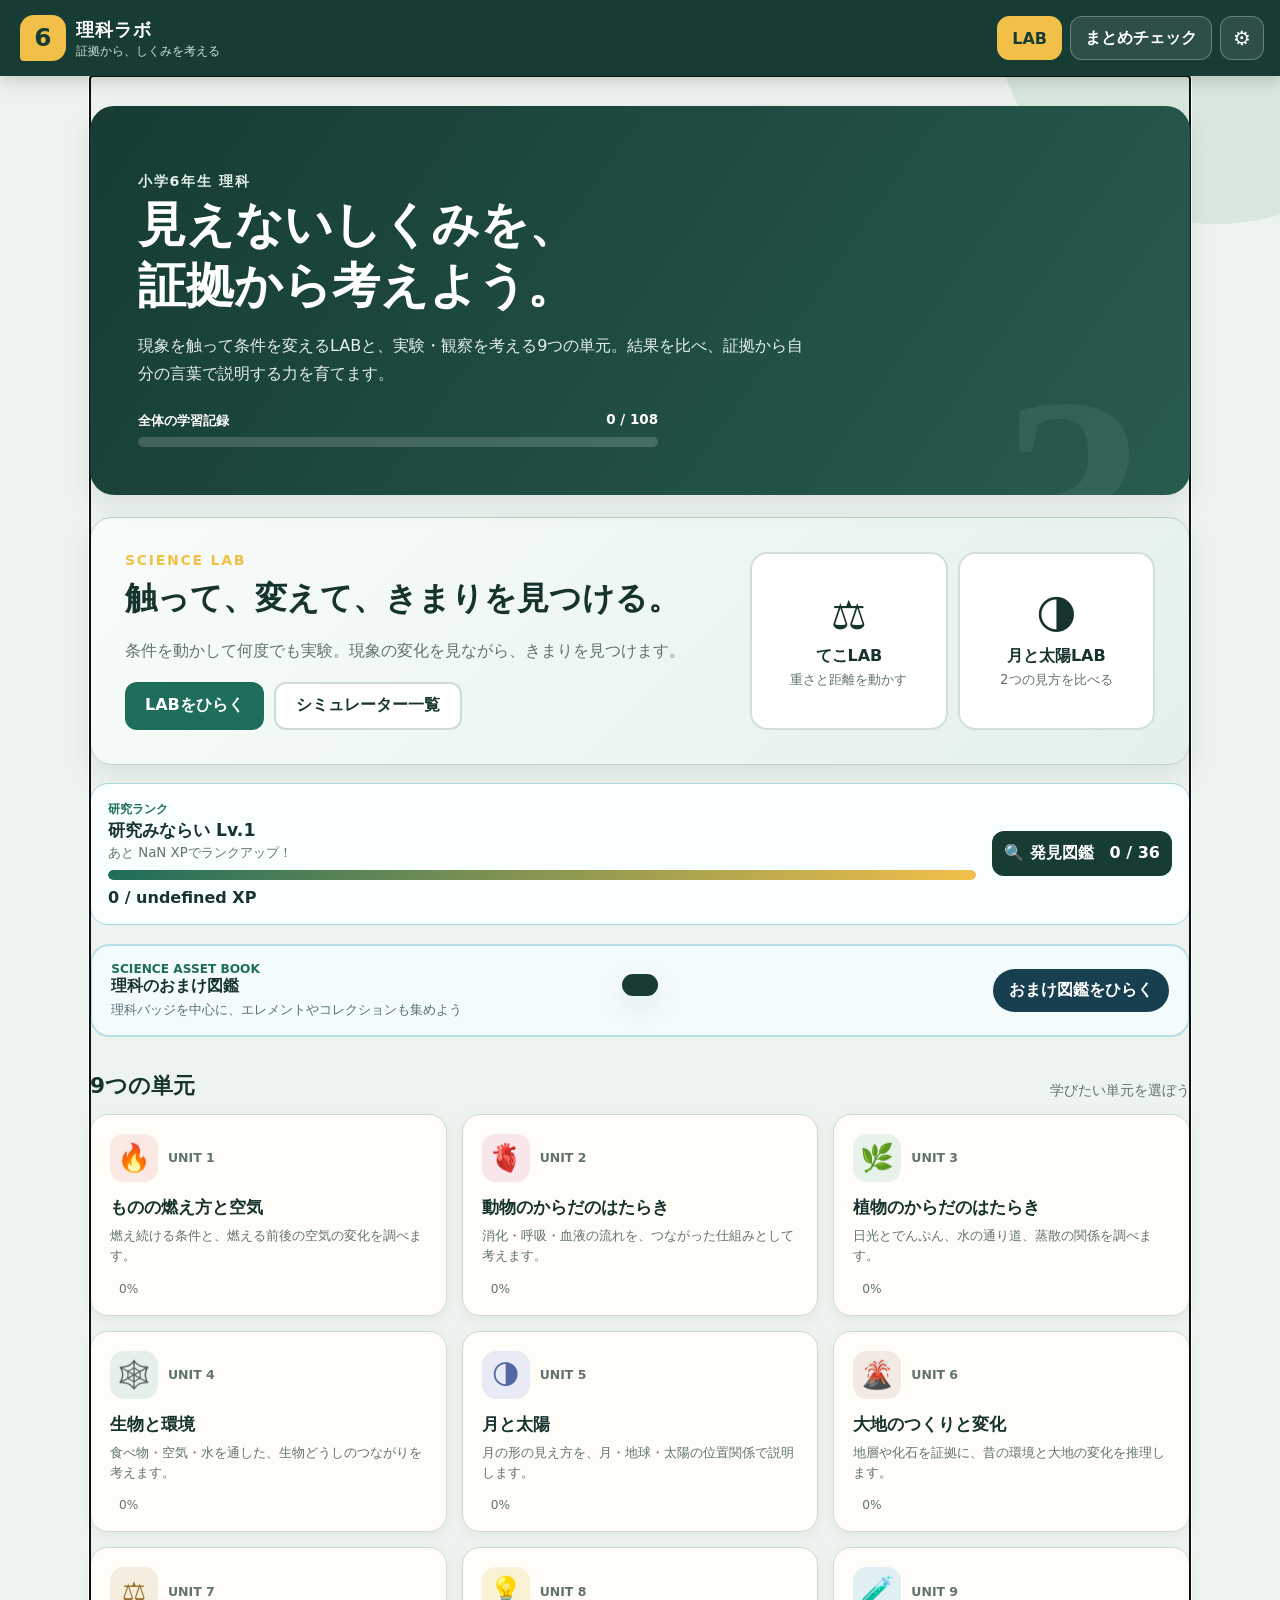
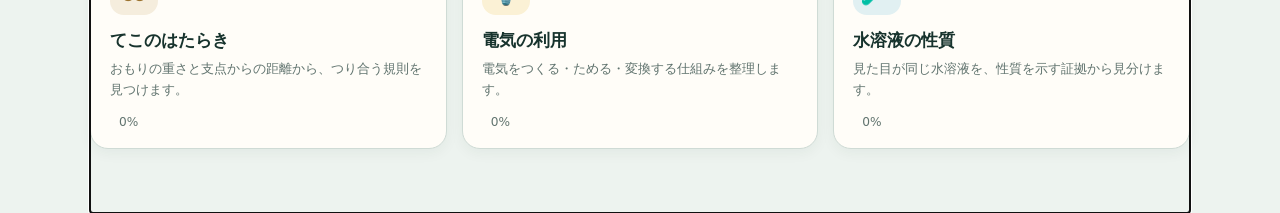
==== commit f21cdc6d: "Remove LAB notebook UI and keep simulators" ====
--- a/index.html
+++ b/index.html
@@ -30,7 +30,7 @@
         <h2>設定</h2>
         <button class="icon-button" value="cancel" aria-label="閉じる">×</button>
       </div>
-      <p>問題の進み具合とLABノートは、この端末のブラウザ内だけに保存されます。</p>
+      <p>問題の進み具合は、この端末のブラウザ内だけに保存されます。</p>
       <label class="toggle-row">
         <span><b>効果音</b><small>正解・不正解を短い音で知らせます</small></span>
         <input id="soundToggle" type="checkbox" role="switch">
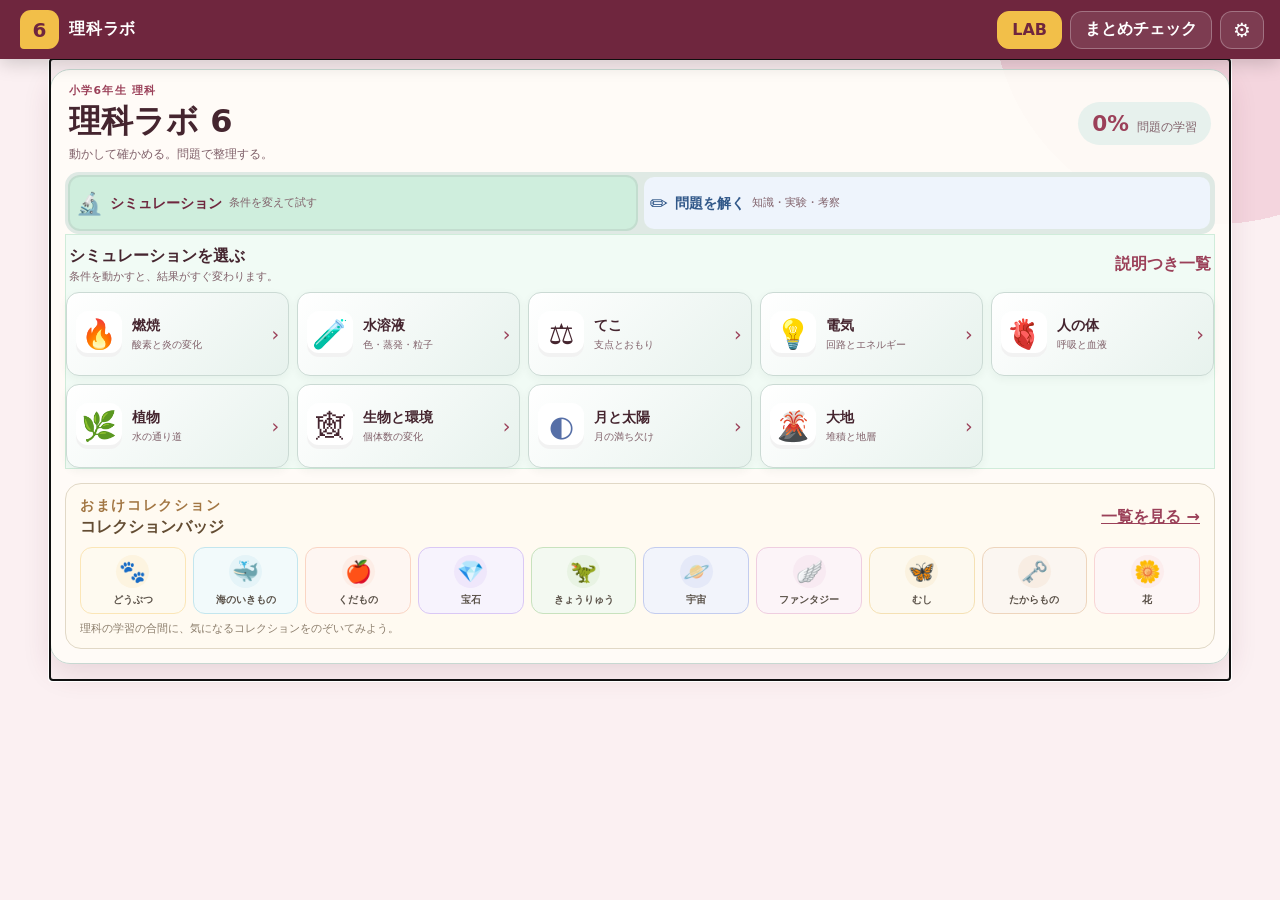
==== commit 70c34a89: "Refresh grade theme stylesheet cache" ====
--- a/index.html
+++ b/index.html
@@ -6,7 +6,7 @@
   <meta name="theme-color" content="#163c34">
   <meta name="description" content="小学6年生理科を、操作できるシミュレーターと問題学習で探究するWeb理科ラボです。">
   <title>理科ラボ 6｜触って、比べて、しくみを発見</title>
-  <link rel="stylesheet" href="style.css">
+  <link rel="stylesheet" href="style.css?v=grade-theme-20260826">
 </head>
 <body>
   <a class="skip-link" href="#app">学習内容へ移動</a>
--- a/style.css
+++ b/style.css
@@ -35,6 +35,36 @@
 
 main { width: min(1100px, calc(100% - 32px)); margin: 0 auto; padding: 30px 0 64px; }
 .hero { background: linear-gradient(125deg, var(--green-dark), #285c4f); color: #fff; border-radius: 24px; padding: clamp(24px, 5vw, 48px); box-shadow: var(--shadow); overflow: hidden; position: relative; }
+.home-hero{display:grid;grid-template-columns:minmax(0,1.15fr) minmax(280px,.85fr);gap:25px;min-height:390px;padding:clamp(28px,5vw,60px);border-radius:28px;background:radial-gradient(circle at 80% 20%,#3d7a70 0,#24584d 36%,#123b37 100%);color:#fff;box-shadow:var(--shadow);overflow:hidden}.home-hero-copy{position:relative;z-index:1}.home-hero h1{margin:0;font-size:clamp(2rem,5vw,4rem);line-height:1.18;letter-spacing:-.04em}.home-hero h1 em{color:#f8d978;font-style:normal}.home-hero-copy>p:not(.eyebrow){max-width:620px;color:#deeee8;line-height:1.8}.home-actions{display:flex;gap:12px;align-items:center;margin-top:25px}.home-link-button{border:0;background:transparent;color:#fff;text-decoration:underline;text-underline-offset:4px;font-weight:800;cursor:pointer}.home-hero-diagram{position:relative;min-height:300px;display:grid;place-items:center;color:#fff}.diagram-sun{position:absolute;top:16%;right:19%;font-size:4.3rem;color:#ffd86a;filter:drop-shadow(0 0 20px #ffd86a)}.diagram-earth{position:absolute;left:34%;top:47%;display:grid;place-items:center;width:90px;height:90px;border-radius:50%;background:#5cb0c1;color:#b7e3e6;font-size:5rem;line-height:0;box-shadow:inset -12px -12px 0 #2f7784}.diagram-moon{position:absolute;right:12%;top:55%;display:grid;place-items:center;width:34px;height:34px;border-radius:50%;background:#e7edf0;color:#c2cbd0;box-shadow:inset -6px -2px 0 #adb8be}.orbit{position:absolute;border:1px solid rgba(255,255,255,.32);border-radius:50%;transform:rotate(-18deg)}.orbit-one{width:260px;height:135px}.orbit-two{width:390px;height:210px}.home-hero-diagram b{position:absolute;padding:7px 11px;border:1px solid rgba(255,255,255,.25);border-radius:99px;background:rgba(255,255,255,.1);font-size:.75rem}.home-hero-diagram b:nth-last-child(3){left:2%;top:15%}.home-hero-diagram b:nth-last-child(2){right:1%;bottom:20%}.home-hero-diagram b:last-child{left:3%;bottom:11%}.home-lab-section,.home-learning-section{margin-top:36px}.home-section-heading{display:flex;align-items:end;justify-content:space-between;gap:20px;margin-bottom:15px}.home-section-heading h2{margin:0;font-size:clamp(1.35rem,3vw,2rem)}.home-section-heading p:not(.eyebrow){margin:6px 0 0;color:var(--muted)}.home-lab-grid{display:grid;grid-template-columns:repeat(2,minmax(0,1fr));gap:15px}.home-lab-card{display:grid;grid-template-columns:110px 1fr auto;align-items:center;gap:17px;min-height:150px;padding:18px;border:1px solid #c9ddd7;border-radius:22px;background:linear-gradient(135deg,#f7fcfa,#dfefe8);color:var(--ink);text-align:left;cursor:pointer;box-shadow:var(--shadow)}.home-lab-card:hover{transform:translateY(-3px);border-color:var(--green)}.home-lab-card>span:not(.home-lab-visual){display:flex;flex-direction:column;gap:4px}.home-lab-card small,.home-lab-card strong,.home-lab-card b{display:block}.home-lab-card small{color:var(--muted);font-size:.75rem}.home-lab-card strong{font-size:1.2rem}.home-lab-card b{margin-top:5px;color:var(--muted);font-size:.78rem}.home-lab-card i{font-size:1.7rem;color:var(--green);font-style:normal}.home-lab-visual{display:grid;place-items:center;width:94px;height:94px;border-radius:25px;background:#fff;color:#ae6c30;font-size:4.3rem;box-shadow:inset 0 -7px 0 rgba(0,0,0,.07)}.moon-visual{color:#566fa7;background:#e7edf9;font-size:4.6rem}.home-progress-pill{display:flex;align-items:baseline;gap:8px;padding:9px 14px;border-radius:99px;background:#e7f1ed}.home-progress-pill b{color:var(--green);font-size:1.35rem}.home-progress-pill span{color:var(--muted);font-size:.75rem}
+
+/* compact start dashboard */
+body:has(.home-dashboard) .site-header{min-height:58px;padding-block:6px}
+body:has(.home-dashboard) .brand-mark{width:39px;border-radius:11px 11px 11px 4px;font-size:1.25rem}
+body:has(.home-dashboard) .brand b{font-size:1rem}
+body:has(.home-dashboard) .brand small{display:none}
+body:has(.home-dashboard) .header-button,body:has(.home-dashboard) .icon-button{min-height:38px}
+body:has(.home-dashboard) main{width:min(1180px,calc(100% - 24px));padding:10px 0 16px}
+.home-dashboard{padding:14px;border:1px solid #c7d8d1;border-radius:20px;background:rgba(255,253,248,.9);box-shadow:var(--shadow)}
+.home-dashboard-head{display:flex;align-items:center;justify-content:space-between;gap:16px;padding:0 4px 9px}
+.home-dashboard-head .eyebrow{margin-bottom:2px;color:var(--green);font-size:.68rem}
+.home-dashboard-head h1{margin:0;font-size:clamp(1.45rem,2.8vw,2rem)}
+.home-dashboard-head p:not(.eyebrow){margin:2px 0 0;color:var(--muted);font-size:.76rem}
+.home-mode-tabs{display:grid;grid-template-columns:1fr 1fr;gap:7px;padding:5px;border-radius:14px;background:#dfe9e4}
+.home-mode-tabs button{min-height:52px;display:grid;grid-template-columns:auto auto 1fr;align-items:center;justify-content:center;gap:7px;border:0;border-radius:10px;background:transparent;color:var(--ink);cursor:pointer;text-align:left}
+.home-mode-tabs button>span{font-size:1.35rem}.home-mode-tabs button>b{font-size:.9rem}.home-mode-tabs button>small{color:var(--muted);font-size:.67rem}
+.home-mode-tabs button[aria-selected=true]{background:#fff;color:var(--green-dark);box-shadow:0 2px 9px rgba(23,51,45,.1)}
+.home-mode-panel{padding-top:10px}.home-mode-panel[hidden]{display:none}
+.home-panel-heading{display:flex;align-items:center;justify-content:space-between;gap:12px;margin-bottom:8px;padding:0 3px}
+.home-panel-heading h2{margin:0;font-size:1.03rem}.home-panel-heading p{margin:2px 0 0;color:var(--muted);font-size:.7rem}
+.home-panel-heading .home-progress-pill{padding:5px 10px}.home-panel-heading .home-progress-pill b{font-size:1rem}
+.home-compact-grid{display:grid;grid-template-columns:repeat(4,minmax(0,1fr));gap:8px}
+.home-compact-card{min-width:0;min-height:84px;display:grid;grid-template-columns:48px minmax(0,1fr) auto;align-items:center;gap:8px;padding:9px;border:1px solid #cbdad4;border-radius:13px;background:linear-gradient(135deg,#fff,#e7f2ed);color:var(--ink);text-align:left;cursor:pointer;box-shadow:0 3px 10px rgba(23,51,45,.05)}
+.home-compact-card:hover{border-color:var(--green);transform:translateY(-2px)}
+.home-compact-icon{display:grid;place-items:center;width:46px;height:46px;border-radius:12px;background:#fff;font-size:1.8rem;box-shadow:inset 0 -4px 0 rgba(0,0,0,.05)}
+.home-compact-card strong,.home-compact-card small{display:block;overflow:hidden;text-overflow:ellipsis}.home-compact-card strong{font-size:.86rem;white-space:nowrap}.home-compact-card small{margin-top:3px;color:var(--muted);font-size:.65rem;white-space:nowrap}.home-compact-card i{color:var(--green);font-size:1.2rem;font-style:normal}
+.home-unit-card{background:#fff}.home-unit-card .unit-icon{background:var(--unit-pale);color:var(--unit-color)}.home-unit-card i{color:var(--unit-color)}
+@media(min-width:1150px){.home-compact-grid{grid-template-columns:repeat(5,minmax(0,1fr))}}
+@media(max-width:700px){body:has(.home-dashboard) main{width:min(100% - 16px,1180px)}.home-dashboard{padding:10px}.home-dashboard-head{align-items:flex-start}.home-dashboard-head>.home-progress-pill{display:none}.home-mode-tabs button{grid-template-columns:auto 1fr;min-height:48px}.home-mode-tabs button>small{display:none}.home-compact-grid{grid-template-columns:repeat(2,minmax(0,1fr))}.home-panel-heading p{display:none}.home-compact-card{min-height:76px;grid-template-columns:42px minmax(0,1fr) auto;padding:7px}.home-compact-icon{width:40px;height:40px;font-size:1.55rem}}
 .hero::after { content: "?"; position: absolute; right: 4%; bottom: -38%; color: rgba(255,255,255,.06); font: 900 18rem/1 Georgia, serif; }
 .eyebrow { margin: 0 0 9px; color: var(--yellow); font-size: .88rem; font-weight: 800; letter-spacing: .12em; }
 .hero h1 { max-width: 720px; margin: 0; font-size: clamp(1.7rem, 4.5vw, 3rem); line-height: 1.28; }
@@ -222,6 +252,7 @@
   .sim-stage { min-height:360px; }
 }
 @media (max-width: 760px) {
+  .home-hero{grid-template-columns:1fr;min-height:0;padding:28px 22px}.home-hero-diagram{min-height:220px;transform:scale(.82);margin:-10px 0 -20px}.home-actions{flex-direction:column;align-items:stretch}.home-actions button{width:100%}.home-section-heading{align-items:flex-start;flex-direction:column}.home-section-heading>.secondary-button{width:100%}.home-lab-grid{grid-template-columns:1fr}.home-lab-card{grid-template-columns:82px 1fr auto;min-height:125px;padding:13px}.home-lab-visual{width:72px;height:72px;font-size:3.2rem;border-radius:18px}.home-lab-card strong{font-size:1.05rem}
   main.lab-main { width:min(100% - 18px,1400px); }.lab-entrance,.lab-card-grid { grid-template-columns:1fr; }.lab-preview { grid-template-columns:repeat(2,1fr); }.lab-library-hero,.lab-titlebar { align-items:flex-start; flex-direction:column; }.future-lab-grid { grid-template-columns:repeat(2,minmax(0,1fr)); }
   .lab-workspace { grid-template-columns:1fr; }.control-panel { max-height:none; }.sim-stage { min-height:280px; }.sim-actions { flex-wrap:wrap; }.sim-actions button { flex:1; min-width:120px; }.sim-actions button:first-child { margin-right:0; }
   .inquiry-tabs button { font-size:.75rem; }.inquiry-tabs button span { display:none; }.inquiry-panel { padding:17px; }.compare-records { grid-template-columns:1fr; }.record-summary { grid-template-columns:1fr; }.lab-guide { margin-left:0; }
@@ -232,7 +263,169 @@
   .lab-preview { grid-template-columns:1fr; }.lab-preview button { min-height:120px; }.lab-entrance-actions { flex-direction:column; }.lab-library-hero { padding:24px 19px; }.lab-card { min-height:220px; padding:18px; }.future-lab-grid { grid-template-columns:1fr; }.lab-mode { width:100%; }.lab-mode button { flex:1; padding:0 8px; font-size:.78rem; }.inquiry-tabs { grid-template-columns:repeat(2,1fr); }.notebook-filter { width:100%; }.notebook-filter button { flex:1; padding:0 6px; }.sim-stage { min-height:220px; }
 }
 @media (prefers-reduced-motion: reduce) { .lab-loading-mark { animation:none; } }
+.extra-svg{width:100%;height:auto;min-height:410px;background:#f2f6f4}.scene-title{fill:#294c51;font-size:23px;font-weight:800}.scene-caption{fill:#355b60;font-size:18px;font-weight:800}.component-label,.beaker-label{fill:#355b60;font-size:16px;font-weight:800}.flame{fill:#f2a52e;stroke:#d85a35;stroke-width:6;transform-origin:450px 350px;animation:flamePulse .7s ease-in-out infinite alternate}.smoke circle{fill:#91a4a2;opacity:.55;animation:smokeRise 2s ease-out infinite}.particle{animation:particleFloat 2.8s ease-in-out infinite;animation-delay:var(--delay)}.oxygen{fill:#3d91b4}.steam{fill:none;stroke:#aebfc2;stroke-width:5;stroke-linecap:round;animation:steamRise 1.8s ease-out infinite}.current{fill:#f0bc43;animation:currentMove 1.2s linear infinite;animation-delay:var(--delay)}.motor{animation:motorSpin .8s linear infinite}.leaf{fill:#4f9b61;stroke:#296844;stroke-width:4}.water-particle,.blood-cell,.sediment{fill:#3c9bb2;animation:flowMove 1.8s linear infinite;animation-delay:var(--delay)}.heart{transform-origin:450px 275px;animation:heartBeat var(--pulse) ease-in-out infinite}.extra-readout-grid{display:grid;grid-template-columns:repeat(3,1fr);gap:8px;margin-bottom:10px}.extra-metric{padding:10px 12px;border-radius:12px;background:#eef5f4;border-top:4px solid var(--lab-accent)}.extra-metric span,.extra-metric b{display:block}.extra-metric span{color:var(--muted);font-size:.73rem}.extra-metric b{margin-top:3px;font-size:1.05rem}.extra-bars{display:grid;gap:6px}.extra-bars>div{display:grid;grid-template-columns:100px 1fr;align-items:center;gap:8px;font-size:.72rem}.extra-bars i{display:block;height:10px;overflow:hidden;border-radius:99px;background:#e0e9e5}.extra-bars em{display:block;height:100%;border-radius:inherit}@keyframes flamePulse{to{transform:scale(1.08) translateY(-4px)}}@keyframes smokeRise{to{transform:translateY(-45px) scale(1.2);opacity:0}}@keyframes particleFloat{50%{transform:translate(8px,-10px)}}@keyframes steamRise{to{transform:translateY(-35px);opacity:0}}@keyframes currentMove{to{transform:translateX(35px);opacity:.25}}@keyframes motorSpin{to{transform:translate(690px 250px) rotate(360deg)}}@keyframes flowMove{to{transform:translateY(-90px);opacity:.25}}@keyframes heartBeat{0%,100%{transform:scale(1)}45%{transform:scale(1.08)}}
+.burning-lab{--lab-accent:#c95b38}.burn-title{display:flex;justify-content:space-between;gap:20px;align-items:end;margin-bottom:18px}.burn-title h1{margin:0;font-size:clamp(1.7rem,3vw,2.4rem)}.burn-title p:not(.eyebrow){color:var(--muted);margin:8px 0 0}.burn-mission{padding:13px 15px;border:1px solid var(--line);border-radius:15px;background:var(--paper)}.burn-mission label{display:grid;gap:6px;font-size:.78rem;font-weight:800}.burn-mission select{min-width:220px;padding:9px;border:1px solid var(--line);border-radius:9px;background:#fff}.burn-workspace{display:grid;grid-template-columns:minmax(0,1fr) 320px;gap:15px}.burn-stage-wrap,.burn-panel,.burn-inquiry,.gas-test,.burn-records{border:1px solid var(--line);border-radius:20px;background:var(--paper);box-shadow:var(--shadow);overflow:hidden}.burn-stage{background:#edf6f4}.burning-svg{display:block;width:100%;height:auto;min-height:440px;touch-action:none}.scene-label,.tap-label,.scene-note{fill:#355b60;font-size:15px;font-weight:800}.tap-label{font-size:13px}.burn-flame{fill:#ffad2e;stroke:#d75b32;stroke-width:6;filter:url(#glow);transform-origin:450px 350px;animation:burnFlicker .55s ease-in-out infinite alternate}.cold-flame{fill:#ccd9d8;opacity:.5}.air-in,.air-out{fill:none;stroke:#4ba2b0;stroke-width:4;stroke-dasharray:8 10;animation:airFlow 1.5s linear infinite;animation-delay:var(--delay)}.air-out{stroke:#c67b52}.flow-label,.gas-title{fill:#44727a;font-size:14px;font-weight:800}.gas-other{fill:#839b9e;opacity:.45}.gas-oxygen{fill:#3e92b5}.gas-co2{fill:#d2764b}.lighter,.cover-handle,.jar{cursor:pointer}.lighter:hover,.cover-handle:hover{filter:brightness(1.08)}.burn-readout{padding:12px 16px;background:#fff}.burn-panel{padding:18px}.burn-panel-head h2{margin:0}.burn-panel-head p:not(.eyebrow){color:var(--muted);font-size:.82rem;line-height:1.5}.burn-control-grid{display:grid;gap:8px}.burn-control-grid button,.gas-actions button,.gas-tabs button{min-height:42px;border:1px solid var(--line);border-radius:10px;background:#fff;cursor:pointer;font-weight:800}.burn-control-grid button:hover,.gas-actions button:hover,.gas-tabs button:hover{border-color:var(--lab-accent);color:var(--lab-accent)}.burn-toggle{display:flex;gap:7px;align-items:center;margin:13px 0;font-size:.82rem;font-weight:700}.burn-speed{display:flex;flex-wrap:wrap;gap:5px;margin-top:15px;font-size:.75rem}.burn-speed b{width:100%;margin-bottom:2px}.burn-speed button{border:1px solid var(--line);border-radius:99px;background:#fff;padding:7px 9px;cursor:pointer}.burn-try{margin-top:18px;padding:13px;border-left:5px solid #e9b948;border-radius:5px 12px 12px 5px;background:#fff8df}.burn-try p{margin:5px 0 0;font-size:.8rem;line-height:1.5}.burn-inquiry,.gas-test,.burn-records{margin-top:16px;padding:20px}.burn-subhead{display:flex;justify-content:space-between;gap:18px;align-items:start}.burn-subhead h2{margin:0}.burn-subhead p:not(.eyebrow){margin:6px 0 0;color:var(--muted);font-size:.82rem}.prediction-buttons{display:flex;flex-wrap:wrap;gap:8px;margin:15px 0}.prediction-buttons button{min-height:44px;padding:8px 13px;border:2px solid var(--line);border-radius:99px;background:#fff;cursor:pointer}.burn-inquiry textarea,.burn-thought textarea{width:100%;margin-top:9px;padding:10px;border:1px solid var(--line);border-radius:10px;resize:vertical}.simulation-badge{padding:7px 10px;border-radius:99px;background:#edf5f0;color:#527169;font-size:.7rem}.gas-tabs{display:flex;gap:7px;margin-top:14px}.gas-tabs button{padding:7px 12px}.gas-tabs button[aria-pressed="true"]{background:#e7f2ee;border-color:var(--green);color:var(--green)}.test-tube{position:relative;width:130px;height:180px;margin:15px auto;border:5px solid #78969a;border-top:0;border-radius:0 0 35px 35px;background:#eaf7f7;overflow:hidden}.test-tube span{position:absolute;inset:auto 0 45%;text-align:center;color:#46676c;font-size:.75rem;font-weight:800}.tube-liquid{position:absolute;inset:auto 0 0;height:58%;background:#b9e1e4}.tube-liquid.cloudy{background:radial-gradient(circle,#fff 0 5%,#dce5df 6% 15%,#fff 16% 25%,#dce5df 26% 40%,#fff 41%)}.gas-actions{display:flex;justify-content:center;gap:8px;flex-wrap:wrap}.gas-actions button{padding:7px 12px}.gas-hint{color:var(--muted);text-align:center;font-size:.78rem}.burn-record-grid{display:grid;grid-template-columns:repeat(3,1fr);gap:10px;margin-top:15px}.burn-record-grid article{padding:12px;border:1px solid var(--line);border-radius:13px;background:#f7faf8}.burn-record-grid b,.burn-record-grid small{display:block}.burn-record-grid small{margin:4px 0;color:var(--muted)}.burn-record-grid dl{margin:0;font-size:.75rem}.burn-record-grid dl div{}.burn-record-grid dt{display:inline;color:var(--muted)}.burn-record-grid dd{display:inline;float:right;font-weight:800}.empty-burn-record{padding:22px;text-align:center;color:var(--muted)}.burn-guide{display:flex;gap:10px;align-items:center;width:max-content;max-width:100%;margin:14px 0 0 auto;padding:10px 15px;border-radius:14px;background:#173f45;color:#fff}.burn-guide p{margin:0;font-size:.8rem}
+@keyframes burnFlicker{to{transform:scale(1.08,.92) translateY(-4px)}}@keyframes airFlow{to{stroke-dashoffset:-36}}
+@media(max-width:760px){.burn-title,.burn-subhead{align-items:flex-start;flex-direction:column}.burn-workspace{grid-template-columns:1fr}.burn-stage{min-height:280px}.burning-svg{min-height:280px}.burn-mission,.burn-mission select{width:100%}.burn-record-grid{grid-template-columns:1fr}.burn-guide{margin-left:0}}
+.air-arrow{fill:#4ba2b0;opacity:.95}.air-arrow.out{fill:#c67b52}.flow-label{paint-order:stroke;stroke:#f1f7f5;stroke-width:5px}
+.solutions-lab{--lab-accent:#377a86}.solutions-title{display:flex;justify-content:space-between;gap:18px;align-items:end;margin-bottom:18px}.solutions-title h1{margin:0;font-size:clamp(1.7rem,3vw,2.4rem)}.solutions-title p:not(.eyebrow){color:var(--muted);margin:8px 0 0}.solutions-workspace{display:grid;grid-template-columns:minmax(0,1fr) 330px;gap:15px}.solutions-stage-wrap,.solutions-panel,.solution-inquiry,.solution-evidence,.solution-results{border:1px solid var(--line);border-radius:20px;background:var(--paper);box-shadow:var(--shadow);overflow:hidden}.solutions-svg{display:block;width:100%;min-height:440px;background:#edf5f3;touch-action:none}.solutions-panel{padding:18px}.panel-heading h2{margin:0}.panel-heading p:not(.eyebrow){font-size:.82rem;color:var(--muted);line-height:1.5}.solution-shelf,.solution-experiment,.solution-steps{display:grid;gap:8px;margin-top:16px}.solution-shelf>b,.solution-experiment>b{font-size:.82rem}.solution-shelf button,.experiment-tabs button,.paper-choice button,.solution-steps button{min-height:40px;border:1px solid var(--line);border-radius:10px;background:#fff;font-weight:800;cursor:pointer}.solution-shelf button[aria-pressed=true],.experiment-tabs button[aria-pressed=true],.paper-choice button[aria-pressed=true]{background:#e4f1f2;border-color:var(--lab-accent);color:var(--lab-accent)}.experiment-tabs{display:grid;grid-template-columns:1fr 1fr;gap:7px}.paper-choice{display:grid;grid-template-columns:1fr 1fr;gap:7px}.solution-steps{padding:12px;border-left:4px solid var(--lab-accent);background:#f4faf9;border-radius:7px}.solution-steps p{margin:0;color:var(--muted);font-size:.8rem;line-height:1.5}.solution-steps select{padding:9px;border:1px solid var(--line);border-radius:9px;background:#fff}.speed-buttons{display:flex;gap:6px}.speed-buttons button{min-height:32px;padding:5px 10px}.solution-toggle{display:flex;gap:7px;align-items:center;margin-top:16px;font-size:.82rem;font-weight:800}.solution-stage-actions{display:flex;justify-content:center;gap:8px;flex-wrap:wrap;padding:14px}.solution-inquiry,.solution-evidence,.solution-results{margin-top:16px;padding:20px}.solution-subhead{display:flex;justify-content:space-between;gap:18px;align-items:start}.solution-subhead h2{margin:0}.solution-subhead p:not(.eyebrow){margin:6px 0 0;color:var(--muted);font-size:.82rem}.solution-inquiry textarea{width:100%;margin-top:10px;padding:10px;border:1px solid var(--line);border-radius:10px;resize:vertical}.observation-box{display:grid;gap:7px;margin-top:14px;padding:14px;border-radius:12px;background:#f4faf9;border-left:5px solid #e0aa3b}.observation-box span{font-weight:800}.observation-box label{display:grid;gap:5px;font-size:.8rem}.solution-table-wrap{overflow-x:auto;margin-top:14px}.solution-table{width:100%;border-collapse:collapse;font-size:.76rem;min-width:680px}.solution-table th,.solution-table td{padding:10px;border:1px solid var(--line);text-align:left;vertical-align:top}.solution-table th{background:#edf5f3}.solution-record-grid{display:grid;grid-template-columns:repeat(3,1fr);gap:10px;margin-top:14px}.solution-record-grid article{padding:12px;border:1px solid var(--line);border-radius:13px;background:#f7faf8}.solution-record-grid b,.solution-record-grid small{display:block}.solution-record-grid small{margin:4px 0;color:var(--muted)}.solution-record-grid p{font-size:.78rem;line-height:1.45}.solution-empty{color:var(--muted)}.classification{margin-top:18px;padding-top:18px;border-top:1px solid var(--line)}.classify-help{font-size:.82rem;color:var(--muted)}.classify-card{width:max-content;max-width:100%;padding:12px 18px;border:2px solid var(--lab-accent);border-radius:12px;background:#e4f1f2;font-weight:800;cursor:grab}.classify-zones{display:grid;grid-template-columns:repeat(3,1fr);gap:8px;margin-top:10px}.classify-zones button{min-height:44px;border:1px dashed var(--lab-accent);border-radius:12px;background:#fff;cursor:pointer;font-weight:800}.classification [data-class-result]{font-size:.8rem;color:var(--muted)}.solution-guide{display:flex;gap:9px;align-items:center;width:max-content;max-width:100%;margin:14px 0 0 auto;padding:10px 15px;border-radius:14px;background:#173f45;color:#fff;font-size:.8rem}.model-label,.model-note{fill:#39717b;font-weight:800}.model-label{font-size:15px}.model-note{font-size:11px}.water-dot{fill:#70b3c2;opacity:.45}.solute-dot{fill:#d37a56}.solute-dot.neutral{fill:#9aab6e}.solute-dot.alkaline{fill:#6d9dcb}.gas-bubble,.reaction-bubble{fill:#fff;stroke:#6aa1aa;stroke-width:3;animation:solutionBubble 1.2s ease-in-out infinite alternate}.reaction-bubble{fill:#dcecf0;animation:solutionRise 1.1s linear infinite}.scene-title,.scene-label,.scene-note,.scene-caption{fill:#355b60;font-weight:800}.scene-title{font-size:19px}.scene-label{font-size:14px}.scene-note{font-size:11px}.scene-caption{font-size:14px}.solution-particles{pointer-events:none}@keyframes solutionBubble{to{transform:translateY(-8px) scale(1.08)}}@keyframes solutionRise{to{transform:translateY(-22px);opacity:.2}}
+@media(max-width:760px){.solutions-title{align-items:flex-start;flex-direction:column}.solutions-workspace{grid-template-columns:1fr}.solutions-svg{min-height:280px}.solution-record-grid{grid-template-columns:1fr}.classify-zones{grid-template-columns:1fr}.solution-guide{margin-left:0}}
 .science-correct-burst{position:fixed;inset:0;z-index:1100;pointer-events:none;display:grid;place-items:center;animation:burstFade 1.1s ease-out}.correct-mark{width:116px;height:116px;border:8px solid #28a879;border-radius:50%;background:#f5fff9;color:#159263;display:grid;place-items:center;font-size:6rem;font-weight:900;line-height:.7;box-shadow:0 0 0 12px rgba(255,255,255,.7),0 12px 35px rgba(20,120,80,.3);animation:markPop .45s cubic-bezier(.2,1.6,.4,1)}.correct-mark small{font-size:1rem;letter-spacing:.08em}.science-correct-burst i{position:absolute;font-style:normal;font-size:1.7rem;animation:petalFly 1s ease-out both;animation-delay:calc(var(--i)*18ms);transform:rotate(calc(var(--i)*23deg)) translateY(-80px)}@keyframes markPop{from{transform:scale(.3);opacity:0}to{transform:scale(1);opacity:1}}@keyframes petalFly{from{opacity:0;transform:rotate(calc(var(--i)*23deg)) translateY(0) scale(.5)}to{opacity:0;transform:rotate(calc(var(--i)*23deg)) translateY(190px) scale(1.1)}}@keyframes burstFade{0%,75%{opacity:1}100%{opacity:0}}
 
 .research-panel{margin:18px 0;padding:17px;border:1px solid #a9d7df;border-radius:18px;background:#f9fffe;display:grid;grid-template-columns:1fr auto;gap:8px 16px;align-items:center}.research-kicker{display:block;color:var(--main);font-weight:800;font-size:.76rem}.research-panel b{display:block;font-size:1.08rem}.research-panel small,.discovery-card small{color:var(--muted)}.research-meter{height:10px;background:#dcebed;border-radius:999px;overflow:hidden}.research-meter span{display:block;height:100%;background:linear-gradient(90deg,var(--main),var(--yellow));border-radius:inherit}.research-panel button{grid-column:2;grid-row:1/4;border:0;border-radius:12px;background:var(--dark);color:#fff;padding:12px;cursor:pointer;font-weight:800}.catalog-page{background:var(--paper);border-radius:20px;padding:clamp(22px,4vw,38px);box-shadow:var(--shadow)}.catalog-page h1{margin:.2rem 0}.discovery-grid{display:grid;grid-template-columns:repeat(3,1fr);gap:12px;margin-top:22px}.discovery-card{min-height:145px;padding:15px;border:1px solid var(--line);border-radius:16px;background:#fff;display:flex;flex-direction:column;gap:7px}.discovery-card span{font-size:1.6rem}.discovery-badge{width:82px;height:82px;object-fit:contain;align-self:flex-start}.discovery-card.found .discovery-badge{filter:drop-shadow(0 5px 5px rgba(13,44,52,.15))}.discovery-card.hidden{background:repeating-linear-gradient(135deg,#edf3f5,#edf3f5 9px,#e5edef 9px,#e5edef 18px);color:#6d7d81}.science-overlay{position:fixed;inset:0;z-index:1000;display:grid;place-items:center;padding:20px;background:rgba(13,44,52,.62)}.science-pop{width:min(420px,100%);text-align:center;padding:30px 24px;border-radius:24px;background:#fffdf8;box-shadow:0 22px 70px rgba(0,0,0,.3)}.science-pop p{margin:0;color:var(--main);font-weight:900}.science-pop h2{margin:10px 0;font-size:1.7rem}.science-pop div{padding:14px;border-radius:13px;background:var(--pale);line-height:1.65}.science-pop button{margin-top:18px;min-height:48px;border:0;border-radius:12px;background:var(--main);color:#fff;padding:0 28px;font-weight:800;cursor:pointer}.science-overlay.major .science-pop{border:5px solid var(--yellow)}@media(max-width:620px){.research-panel{grid-template-columns:1fr}.research-panel button{grid-column:auto;grid-row:auto}.discovery-grid{grid-template-columns:repeat(2,1fr)}}
 :root{--main:var(--green);--dark:var(--green-dark);--pale:var(--green-pale)}
+.earth-lab{--lab-accent:#8b6247}.earth-workspace{display:grid;grid-template-columns:minmax(0,1fr) 315px;gap:15px}.earth-stage-wrap,.earth-panel,.earth-record,.earth-data{border:1px solid var(--line);border-radius:20px;background:var(--paper);box-shadow:var(--shadow);overflow:hidden}.earth-svg{display:block;width:100%;min-height:500px;background:#e9f2f7;touch-action:none}.earth-tip{padding:12px 16px;color:var(--muted);font-size:.8rem;border-top:1px solid var(--line)}.earth-title{fill:#63594e;font-size:20px;font-weight:800;letter-spacing:.06em}.earth-caption{fill:#63594e;font-weight:800}.layer-label{fill:#51483e;font-size:15px;font-weight:800}.layer-event{fill:#75685c;font-size:12px}.earth-panel{padding:17px}.earth-panel h2,.earth-panel h3,.earth-bottom h2{margin:0}.earth-panel h3{margin-top:16px;font-size:.85rem}.earth-panel p{color:var(--muted);font-size:.8rem;line-height:1.5}.earth-tabs,.earth-actions,.earth-time{display:grid;grid-template-columns:1fr 1fr;gap:7px;margin-top:13px}.earth-tabs button,.earth-actions button,.earth-time button{min-height:42px;border:1px solid var(--line);border-radius:10px;background:#fff;font-weight:800;cursor:pointer}.earth-tabs button[aria-pressed=true]{background:#f1e8dd;border-color:#8b6247;color:#745039}.earth-range{display:grid;gap:5px;margin-top:10px;font-size:.78rem;font-weight:800}.earth-range output{float:right;color:#8b6247}.earth-range input{accent-color:#8b6247}.earth-readout{display:grid;gap:5px;margin-top:15px;padding:12px;border-left:4px solid #8b6247;background:#f7f1eb;font-size:.78rem}.earth-readout small{color:var(--muted)}.earth-bottom{display:grid;grid-template-columns:1fr 1.2fr;gap:15px;margin-top:15px}.earth-record,.earth-data{padding:18px}.earth-record label{display:grid;gap:5px;margin-top:10px;font-size:.8rem;font-weight:800}.earth-record textarea{min-height:55px;padding:9px;border:1px solid var(--line);border-radius:10px;resize:vertical}.earth-record button{margin-top:10px}.earth-history{padding:12px;border:1px solid var(--line);border-radius:10px;background:#fbf7f1}.earth-history b,.earth-history span{display:block}.earth-history span{font-size:.78rem;margin-top:5px;color:var(--muted)}@media(max-width:760px){.earth-workspace,.earth-bottom{grid-template-columns:1fr}.earth-svg{min-height:350px}}
+.environment-lab{--lab-accent:#4e7d69}.environment-workspace{display:grid;grid-template-columns:minmax(0,1fr) 315px;gap:15px}.environment-stage-wrap,.environment-panel,.environment-record,.environment-data{border:1px solid var(--line);border-radius:20px;background:var(--paper);box-shadow:var(--shadow);overflow:hidden}.environment-svg{display:block;width:100%;min-height:500px;background:#eaf3e5;touch-action:none}.environment-tip{padding:12px 16px;color:var(--muted);font-size:.8rem;border-top:1px solid var(--line)}.eco-title{fill:#486b50;font-size:20px;font-weight:800;letter-spacing:.06em}.eco-creature{font-size:25px}.eco-caption{fill:#486b50;font-weight:800}.relation-food{fill:none;stroke:#b98256;stroke-width:5;stroke-dasharray:10 8}.relation-water{fill:none;stroke:#4f9ead;stroke-width:5;stroke-dasharray:9 8}.relation-air{fill:none;stroke:#9faaa0;stroke-width:5;stroke-dasharray:7 9}.environment-panel{padding:17px}.environment-panel h2,.environment-panel h3,.environment-bottom h2{margin:0}.environment-panel h3{margin-top:16px;font-size:.85rem}.environment-panel p{color:var(--muted);font-size:.8rem;line-height:1.5}.eco-ranges{display:grid;gap:8px;margin-top:10px}.eco-ranges label,.eco-range{display:grid;gap:4px;font-size:.77rem;font-weight:800}.eco-ranges output,.eco-range output{float:right;color:#4e7d69}.eco-ranges input,.eco-range input{accent-color:#4e7d69}.eco-buttons,.eco-time{display:grid;grid-template-columns:1fr 1fr;gap:7px;margin-top:15px}.eco-buttons button,.eco-time button{min-height:42px;border:1px solid var(--line);border-radius:10px;background:#fff;font-weight:800;cursor:pointer}.eco-readout{display:grid;gap:5px;margin-top:15px;padding:12px;border-left:4px solid #4e7d69;background:#f0f7ef;font-size:.78rem}.eco-readout small{color:var(--muted)}.environment-bottom{display:grid;grid-template-columns:1fr 1.2fr;gap:15px;margin-top:15px}.environment-record,.environment-data{padding:18px}.environment-record label{display:grid;gap:5px;margin-top:10px;font-size:.8rem;font-weight:800}.environment-record textarea{min-height:55px;padding:9px;border:1px solid var(--line);border-radius:10px;resize:vertical}.environment-record button{margin-top:10px}.eco-graph{display:grid;gap:10px;margin-top:15px}.eco-graph>div{display:grid;grid-template-columns:60px 1fr;gap:8px;align-items:center;font-size:.75rem}.eco-graph i{height:14px;border-radius:99px;background:#75aa64}.eco-graph>div:nth-child(2) i{background:#b98256}.eco-graph>div:nth-child(3) i{background:#8b9cbd}.eco-graph>div:nth-child(4) i{background:#9b6874}.eco-map{margin-top:15px;padding:12px;border-radius:10px;background:#f2f7ed;color:#4e7d69;font-weight:800;line-height:1.8}@media(max-width:760px){.environment-workspace,.environment-bottom{grid-template-columns:1fr}.environment-svg{min-height:350px}}
+.body-lab{--lab-accent:#bd4b62}.body-workspace{display:grid;grid-template-columns:minmax(0,1fr) 315px;gap:15px}.body-stage-wrap,.body-panel,.body-record,.body-data{border:1px solid var(--line);border-radius:20px;background:var(--paper);box-shadow:var(--shadow);overflow:hidden}.body-svg{display:block;width:100%;min-height:500px;background:#f6f0f1;touch-action:none}.body-board-title{fill:#704452;font-size:20px;font-weight:800;letter-spacing:.06em}.body-tip{padding:12px 16px;color:var(--muted);font-size:.8rem;border-top:1px solid var(--line)}.body-panel{padding:17px}.body-panel h2,.body-panel h3,.body-bottom h2{margin:0}.body-panel h3{margin-top:18px;font-size:.85rem}.body-panel p{color:var(--muted);font-size:.8rem;line-height:1.5}.body-outline{fill:none;stroke:#b76e78;stroke-width:17;stroke-linecap:round;stroke-linejoin:round}.skin{fill:#f2c9b3;stroke:#aa6b6b;stroke-width:4}.lung{fill:#c6e2e5;stroke:#4e8994;stroke-width:5}.heart-shape{fill:#d97883;stroke:#914653;stroke-width:5}.digest{fill:none;stroke:#d59d68;stroke-width:12;stroke-linecap:round}.organ-small{fill:#b58d9e;stroke:#784c64;stroke-width:4}.body-label{fill:#704452;font-weight:800;font-size:16px}.blood-path{fill:none;stroke:#bb6c76;stroke-width:6;stroke-dasharray:9 10;animation:bodyFlow 1.2s linear infinite}.body-dot{fill:#e4af45;animation:bodyFlow 1.2s linear infinite;animation-delay:var(--delay)}.body-caption{fill:#704452;font-weight:800}.body-modes,.body-trace,.body-actions{display:grid;grid-template-columns:1fr 1fr;gap:7px;margin-top:12px}.body-modes button,.body-trace button,.body-actions button{min-height:42px;border:1px solid var(--line);border-radius:10px;background:#fff;font-weight:800;cursor:pointer}.body-trace button[aria-pressed=true]{background:#f7e4e8;border-color:#bd4b62;color:#8c3a4c}.body-range{display:grid;gap:5px;margin-top:10px;font-size:.8rem;font-weight:800}.body-range input{accent-color:#bd4b62}.body-range output{float:right;color:#bd4b62}.body-readout{display:grid;gap:5px;margin-top:16px;padding:12px;border-left:4px solid #bd4b62;background:#fbf0f2;font-size:.78rem}.body-readout small{color:var(--muted)}.body-bottom{display:grid;grid-template-columns:1fr 1.2fr;gap:15px;margin-top:15px}.body-record,.body-data{padding:18px}.body-record label{display:grid;gap:5px;margin-top:10px;font-size:.8rem;font-weight:800}.body-record textarea{min-height:55px;padding:9px;border:1px solid var(--line);border-radius:10px;resize:vertical}.body-record button{margin-top:10px}.body-evidence{padding:10px;margin-top:12px;border:1px solid var(--line);border-radius:10px;background:#fbf0f2;font-size:.78rem}.body-lab .model-note{margin-top:13px;padding:10px 13px;border-radius:10px;background:#f7f1f2;color:var(--muted);font-size:.75rem}@keyframes bodyFlow{to{stroke-dashoffset:-38;transform:translateX(8px)}}@media(max-width:760px){.body-workspace,.body-bottom{grid-template-columns:1fr}.body-svg{min-height:350px}}
+.plants-lab{--lab-accent:#3f8052}.plants-workspace{display:grid;grid-template-columns:minmax(0,1fr) 315px;gap:15px}.plant-stage-wrap,.plants-panel,.plant-record,.plant-data{border:1px solid var(--line);border-radius:20px;background:var(--paper);box-shadow:var(--shadow);overflow:hidden}.plant-svg{display:block;width:100%;min-height:500px;background:#edf6ef;touch-action:none}.plant-board-title{fill:#356247;font-size:20px;font-weight:800;letter-spacing:.06em}.plant-label,.plant-caption{fill:#456b52;font-weight:800}.plant-caption{font-size:14px}.plant-leaf ellipse{fill:#5ba268;stroke:#316d45;stroke-width:4;cursor:pointer}.covered-leaf ellipse{fill:#8d8d85}.plant-water-dot{fill:#3e9bb1;animation:plantFlow 1.4s linear infinite;animation-delay:var(--delay)}.plant-mist{fill:#b3d9d1;opacity:.65;animation:plantMist 1.5s ease-out infinite}.plant-tip{padding:12px 16px;color:var(--muted);font-size:.8rem;border-top:1px solid var(--line)}.plants-panel{padding:17px}.plants-panel h2,.plant-bottom h2{margin:0}.plants-panel p{color:var(--muted);font-size:.8rem;line-height:1.5}.plant-controls{display:grid;gap:10px;margin-top:13px}.plant-controls label{display:grid;gap:4px;font-size:.78rem;font-weight:800}.plant-controls output{float:right;color:#3f8052}.plant-controls input{accent-color:#3f8052}.plant-buttons,.plant-time{display:grid;grid-template-columns:1fr 1fr;gap:7px;margin-top:15px}.plant-buttons button,.plant-time button{min-height:42px;border:1px solid var(--line);border-radius:10px;background:#fff;font-weight:800;cursor:pointer}.plant-readout{margin-top:15px;padding:12px;border-left:4px solid #3f8052;background:#f1f8f1;display:grid;gap:5px;font-size:.8rem}.plant-readout small{color:var(--muted)}.plant-bottom{display:grid;grid-template-columns:1fr 1.2fr;gap:15px;margin-top:15px}.plant-record,.plant-data{padding:18px}.plant-record label{display:grid;gap:5px;margin-top:10px;font-size:.8rem;font-weight:800}.plant-record textarea{min-height:55px;padding:9px;border:1px solid var(--line);border-radius:10px;resize:vertical}.plant-record button{margin-top:10px}.plant-bars{display:grid;gap:10px;margin-top:15px}.plant-bars>div{display:grid;grid-template-columns:60px 1fr;gap:8px;align-items:center;font-size:.75rem}.plant-bars i{height:14px;border-radius:99px;background:#52a5b3}.plant-bars>div:last-child i{background:#8dbd76}.plant-observation{color:var(--muted);font-size:.8rem}.plant-evidence-list{display:grid;grid-template-columns:repeat(2,1fr);gap:8px}.plant-evidence-list article{padding:10px;border:1px solid var(--line);border-radius:10px;background:#f5faf4}.plant-evidence-list b,.plant-evidence-list span{display:block}.plant-evidence-list b{color:#3f8052}.plant-evidence-list span{font-size:.75rem;margin-top:4px}@keyframes plantFlow{to{transform:translateY(-75px);opacity:.15}}@keyframes plantMist{to{transform:translateY(-25px);opacity:0}}@media(max-width:760px){.plants-workspace,.plant-bottom{grid-template-columns:1fr}.plant-svg{min-height:350px}}
+.electricity-lab{--lab-accent:#bd8a13}.electricity-status{padding:10px 14px;border-radius:12px;background:#fff7dc;color:#765812;font-weight:800;font-size:.82rem}.electricity-workspace{display:grid;grid-template-columns:minmax(0,1fr) 330px;gap:15px}.electricity-stage-wrap,.electricity-panel,.electricity-record,.electricity-data{border:1px solid var(--line);border-radius:20px;background:var(--paper);box-shadow:var(--shadow);overflow:hidden}.electricity-svg{display:block;width:100%;min-height:500px;background:#e8f0ed;touch-action:none}.board-title{font-size:22px;font-weight:800;fill:#355b55;letter-spacing:.08em}.board-sub{font-size:13px;fill:#6c837d}.empty-board{font-size:24px;fill:#758d86;font-weight:800}.electricity-stage-tip{padding:13px 18px;background:#f8fbf8;border-top:1px solid var(--line);color:var(--muted);font-size:.82rem}.electricity-panel{padding:17px}.electricity-panel h2,.electricity-panel h3,.electricity-bottom h2{margin:0}.electricity-panel h2{font-size:1.1rem}.electricity-panel h3{font-size:.88rem}.electricity-panel p{color:var(--muted);font-size:.8rem;line-height:1.5}.part-tray,.control-section{margin-top:15px;padding-top:15px;border-top:1px solid var(--line)}.part-buttons{display:grid;grid-template-columns:1fr 1fr;gap:7px;margin-top:10px}.part-buttons button{display:flex;gap:6px;align-items:center;min-height:42px;padding:7px;border:1px solid var(--line);border-radius:10px;background:#fff;font-weight:800;cursor:pointer}.part-buttons span{font-size:.72rem}.full{width:100%;margin-top:9px}.crank-control{display:grid;place-items:center;gap:5px;margin:11px 0;padding:12px;border-radius:14px;background:#f8f1df;cursor:grab;touch-action:none}.crank-ring{display:grid;place-items:center;width:82px;height:82px;border:8px solid #bd8a13;border-radius:50%;color:#8d6913;font-size:2.3rem}.crank-control b{font-size:.75rem;color:#765812}.meter-line{display:flex;justify-content:space-between;padding:6px 0;font-size:.78rem;border-bottom:1px dotted #d4ddd6}.toggle-line,.range-line{display:flex;gap:8px;align-items:center;margin-top:10px;font-size:.78rem}.range-line{flex-wrap:wrap}.range-line input{width:100%;accent-color:#bd8a13}.range-line output{color:var(--muted)}.charge-meter{height:19px;margin:11px 0 5px;border:2px solid #b9c9bd;border-radius:99px;overflow:hidden;background:#edf2ea}.charge-meter i{display:block;height:100%;background:linear-gradient(90deg,#bd8a13,#e1ba50);transition:width .2s}.wire{stroke:#64746d;stroke-width:7;stroke-linecap:round}.electric-dot{fill:#e6ad2b}.electric-part{cursor:grab}.part-body{fill:#fffdf5;stroke:#8d9d93;stroke-width:2}.part-body.active{stroke:#bd8a13;stroke-width:4;filter:drop-shadow(0 5px 7px #bd8a1355)}.part-icon{font-size:27px;fill:#536b62;font-weight:800}.part-label{font-size:13px;fill:#355b55;font-weight:800}.terminal{fill:#d4a13b;stroke:#fff;stroke-width:3;cursor:crosshair}.glow{fill:#ffe36d;filter:blur(2px)}.spin{font-size:27px;fill:#bd8a13;font-weight:800}.energy-map{padding:15px;border-radius:12px;background:#fff7dc;color:#765812;text-align:center;font-weight:800}.electricity-empty{margin:0;color:var(--muted);font-size:.8rem}.electricity-bottom{display:grid;grid-template-columns:1fr 1.3fr;gap:15px;margin-top:15px}.electricity-record,.electricity-data{padding:18px}.electricity-bottom h2{font-size:1.05rem}.electricity-record label{display:grid;gap:5px;margin-top:11px;font-size:.8rem;font-weight:800}.electricity-record textarea{min-height:58px;padding:10px;border:1px solid var(--line);border-radius:10px;resize:vertical}.electricity-record-list{display:grid;grid-template-columns:repeat(3,1fr);gap:8px;margin-top:10px}.electricity-record-list article{padding:10px;border:1px solid var(--line);border-radius:11px;background:#fafcf8}.electricity-record-list b,.electricity-record-list span,.electricity-record-list small{display:block}.electricity-record-list b{color:#bd8a13}.electricity-record-list span{font-size:.78rem;margin-top:4px}.electricity-record-list small{color:var(--muted);margin-top:4px}.electricity-lab .model-note{margin-top:13px;padding:10px 13px;border-radius:10px;background:#f3f7f3;color:var(--muted);font-size:.75rem}@media(max-width:900px){.electricity-workspace{grid-template-columns:minmax(0,1fr) 285px}.electricity-svg{min-height:430px}}@media(max-width:680px){.electricity-workspace,.electricity-bottom{grid-template-columns:1fr}.electricity-svg{min-height:350px}.electricity-record-list{grid-template-columns:1fr 1fr}}
+
+/* instant simulators: condition -> immediate result */
+.instant-lab .lab-workspace{align-items:start}.instant-panel{max-height:none}.instant-control,.instant-range{display:grid;gap:7px;margin-top:16px}.instant-control>b,.instant-range>span{font-size:.82rem;font-weight:800}.instant-range>span{display:flex;justify-content:space-between;gap:12px}.instant-range output{color:var(--lab-accent);font-weight:900}.instant-range input{width:100%;min-height:34px;accent-color:var(--lab-accent);cursor:pointer}.instant-options{display:grid;grid-template-columns:repeat(2,minmax(0,1fr));gap:6px}.instant-options button,.instant-presets button{min-height:42px;border:1px solid var(--line);border-radius:10px;background:#fff;padding:7px 9px;cursor:pointer;font-size:.76rem;font-weight:800}.instant-options button[aria-pressed=true]{border-color:var(--lab-accent);background:color-mix(in srgb,var(--lab-accent) 12%,#fff);color:var(--lab-accent)}.instant-presets{margin-top:20px;padding-top:16px;border-top:1px solid var(--line)}.instant-presets>b{font-size:.82rem}.instant-presets>div{display:flex;flex-wrap:wrap;gap:6px;margin-top:8px}.instant-presets button{min-height:36px;border-radius:999px}.instant-result{margin-top:14px}.instant-metric{padding:11px 13px;border-radius:12px;border-top:4px solid var(--lab-accent);background:#eef5f4}.instant-metric span,.instant-metric b,.instant-metric small{display:block}.instant-metric span{color:var(--muted);font-size:.72rem}.instant-metric b{margin-top:4px;font-size:1.02rem}.instant-metric small{margin-top:3px;color:var(--muted);font-size:.7rem}.instant-lab .model-note{margin-top:12px}.instant-lab .extra-svg{min-height:360px}
+@media(max-width:760px){.instant-lab .extra-readout-grid{grid-template-columns:1fr}.instant-lab .extra-svg{min-height:260px}.instant-options{grid-template-columns:repeat(2,minmax(0,1fr))}}
+
+/* Keep the instant LAB's main controls inside one landscape screen. */
+@media (min-width:761px) {
+  body:has(.instant-lab) .site-header{min-height:56px;padding-block:5px}
+  body:has(.instant-lab) .brand-mark{width:38px;border-radius:11px 11px 11px 4px;font-size:1.25rem}
+  body:has(.instant-lab) .brand b{font-size:1rem}
+  body:has(.instant-lab) .brand small{display:none}
+  body:has(.instant-lab) .header-button,
+  body:has(.instant-lab) .icon-button{min-height:38px}
+  body:has(.instant-lab) main.lab-main{padding:6px 0 8px}
+  body:has(.instant-lab) .breadcrumbs{margin-bottom:3px;font-size:.72rem}
+  .instant-lab .lab-titlebar{min-height:48px;padding:0 3px 5px;align-items:center}
+  .instant-lab .lab-titlebar .eyebrow{margin-bottom:2px;font-size:.66rem}
+  .instant-lab .lab-titlebar h1{font-size:clamp(1.2rem,2vw,1.55rem)}
+  .instant-lab .lab-titlebar p:not(.eyebrow){margin:2px 0 0;font-size:.72rem}
+  .instant-lab .lab-workspace{height:min(600px,calc(100dvh - 176px));min-height:410px;gap:9px;grid-template-columns:minmax(0,1fr) 310px}
+  .instant-lab .simulation-column{height:100%;display:grid;grid-template-rows:minmax(0,1fr) auto auto;border-radius:15px}
+  .instant-lab .sim-stage{min-height:0;overflow:hidden}
+  .instant-lab .extra-svg{width:100%;height:100%;min-height:0;max-height:none}
+  .instant-lab .sim-readout{min-height:0;padding:7px 10px}
+  .instant-lab .extra-readout-grid{gap:5px;margin:0}
+  .instant-lab .instant-metric{min-height:50px;padding:6px 9px;border-top-width:3px}
+  .instant-lab .instant-metric span{font-size:.64rem}
+  .instant-lab .instant-metric b{margin-top:2px;font-size:.86rem}
+  .instant-lab .sim-actions{min-height:43px;padding:4px 10px 7px;gap:6px}
+  .instant-lab .sim-actions button{min-height:36px;padding:0 12px;border-radius:9px;font-size:.72rem}
+  .instant-lab .instant-panel{height:100%;overflow:hidden;padding:10px 12px;border-radius:15px}
+  .instant-lab .control-heading .eyebrow{margin-bottom:2px;font-size:.62rem}
+  .instant-lab .control-heading h2{font-size:1rem}
+  .instant-lab .control-heading>p:not(.eyebrow){margin:2px 0 5px;font-size:.67rem;line-height:1.3}
+  .instant-lab .instant-control,
+  .instant-lab .instant-range{gap:2px;margin-top:6px}
+  .instant-lab .instant-control>b,
+  .instant-lab .instant-range>span{font-size:.69rem}
+  .instant-lab .instant-range input{min-height:20px;height:20px}
+  .instant-lab .instant-options{gap:3px}
+  .instant-lab .instant-options button{min-height:31px;padding:3px 5px;border-radius:7px;font-size:.66rem}
+  .instant-lab .instant-presets{margin-top:8px;padding-top:7px}
+  .instant-lab .instant-presets>b{font-size:.69rem}
+  .instant-lab .instant-presets>div{gap:3px;margin-top:4px}
+  .instant-lab .instant-presets button{min-height:28px;padding:3px 7px;font-size:.63rem}
+  .instant-lab .try-card{margin-top:7px;padding:7px 9px;border-left-width:4px}
+  .instant-lab .try-card b{font-size:.7rem}
+  .instant-lab .try-card p{margin-top:2px;font-size:.65rem;line-height:1.3}
+  .instant-lab .instant-result{min-height:32px;margin-top:5px;padding:5px 10px;border-radius:9px}
+  .instant-lab .instant-result span{font-size:.95rem}
+  .instant-lab .instant-result p{font-size:.69rem}
+  .instant-lab .model-note{display:none}
+}
+
+@media (min-width:761px) and (max-width:980px){.instant-lab .lab-workspace{grid-template-columns:minmax(0,1fr) 285px}}
+@media (min-width:761px) and (max-height:700px){.instant-lab .lab-titlebar p:not(.eyebrow),.instant-lab .try-card{display:none}.instant-lab .lab-workspace{min-height:360px}}
+/* てこ・月と太陽も、横画面では「図・操作・結果」を1画面に収める。 */
+@media (min-width:761px) {
+  body:has(.science-lab) .site-header{min-height:56px;padding-block:5px}
+  body:has(.science-lab) .brand-mark{width:38px;border-radius:11px 11px 11px 4px;font-size:1.25rem}
+  body:has(.science-lab) .brand b{font-size:1rem}
+  body:has(.science-lab) .brand small{display:none}
+  body:has(.science-lab) .header-button,
+  body:has(.science-lab) .icon-button{min-height:38px}
+  body:has(.science-lab) main.lab-main{padding:6px 0 8px}
+  body:has(.science-lab) .breadcrumbs{margin-bottom:3px;font-size:.72rem}
+
+  .science-lab .lab-titlebar{min-height:46px;padding:0 3px 5px;align-items:center}
+  .science-lab .lab-titlebar .eyebrow{margin-bottom:2px;font-size:.64rem}
+  .science-lab .lab-titlebar h1{font-size:clamp(1.2rem,2vw,1.55rem)}
+  .science-lab .lab-titlebar p:not(.eyebrow){margin:2px 0 0;font-size:.7rem;line-height:1.3}
+  .science-lab .lab-mode{margin-bottom:6px;padding:3px;border-radius:10px}
+  .science-lab .lab-mode button{min-height:31px;padding:0 12px;border-radius:7px;font-size:.7rem}
+
+  .science-lab .lab-workspace{height:min(600px,calc(100dvh - 240px));min-height:300px;gap:9px;grid-template-columns:minmax(0,1fr) 310px}
+  .science-lab .simulation-column{height:100%;display:grid;grid-template-rows:minmax(0,1fr) auto auto;border-radius:15px}
+  .science-lab .sim-stage{min-height:0;overflow:hidden}
+  .science-lab .sim-stage svg{width:100%;height:100%;max-height:none;object-fit:contain}
+  .science-lab .sim-readout{min-height:0;padding:6px 9px}
+  .science-lab .sim-actions{min-height:42px;padding:4px 9px 6px;gap:6px}
+  .science-lab .sim-actions button{min-height:35px;padding:0 11px;border-radius:9px;font-size:.72rem}
+
+  .science-lab .control-panel{height:100%;max-height:none;overflow:auto;padding:10px 12px;border-radius:15px}
+  .science-lab .control-heading .eyebrow{margin-bottom:2px;font-size:.62rem}
+  .science-lab .control-heading h2{font-size:1rem}
+  .science-lab .control-heading > p:not(.eyebrow){margin:2px 0 7px;font-size:.67rem;line-height:1.3}
+  .science-lab .control-section{margin-bottom:7px;padding:7px 9px;border-radius:10px}
+  .science-lab .control-section legend{font-size:.72rem}
+  .science-lab .control-section > p{margin:0 0 4px;font-size:.64rem;line-height:1.3}
+  .science-lab .range-control{margin:6px 0}
+  .science-lab .range-control > span{font-size:.68rem}
+  .science-lab .range-control input{min-height:20px;height:20px}
+  .science-lab .segmented-control > span{margin-bottom:4px;font-size:.68rem}
+  .science-lab .segmented-control > div{gap:3px}
+  .science-lab .segmented-control button{min-height:30px;border-radius:7px;font-size:.66rem}
+  .science-lab .run-controls{gap:4px;margin-top:6px}
+  .science-lab .run-controls button{min-height:30px;padding:0 7px;font-size:.66rem}
+  .science-lab .try-card{margin-top:7px;padding:7px 9px;border-left-width:4px}
+  .science-lab .try-card b{font-size:.7rem}
+  .science-lab .try-card p{margin-top:2px;font-size:.64rem;line-height:1.3}
+
+  .science-lab:has(.lever-svg) .control-section{display:grid;grid-template-columns:repeat(2,minmax(0,1fr));column-gap:8px}
+  .science-lab:has(.lever-svg) .control-section legend,
+  .science-lab:has(.lever-svg) .control-section > p{grid-column:1/-1}
+  .science-lab:has(.moon-svg) .run-controls{grid-template-columns:repeat(3,minmax(0,1fr))}
+
+  .science-lab .model-note{margin:5px 3px 0;font-size:.64rem;line-height:1.3}
+  .science-lab .lab-guide{margin:4px 0 0 auto;padding:5px 9px;border-radius:9px}
+  .science-lab .lab-guide span{font-size:.95rem}
+  .science-lab .lab-guide p{font-size:.68rem}
+}
+
+@media (min-width:761px) and (max-width:980px){
+  .science-lab .lab-workspace{grid-template-columns:minmax(0,1fr) 285px}
+}
+
+@media (min-width:761px) and (max-height:660px){
+  .science-lab .lab-titlebar p:not(.eyebrow),
+  .science-lab .try-card{display:none}
+  .science-lab .lab-workspace{min-height:310px}
+}
+
+/* Home extras: keep the collection area compact and clearly separate from study content. */
+.home-mode-tabs{gap:8px}
+.home-mode-tabs [data-home-tab="labs"]{background:#eaf7f0;border-color:#acd8bd;color:#176044}
+.home-mode-tabs [data-home-tab="units"]{background:#eef4fc;border-color:#b8cbe8;color:#315889}
+.home-mode-tabs [data-home-tab="labs"][aria-selected="true"]{background:#cfeedd;border-color:#50a879;box-shadow:0 0 0 2px #50a87933}
+.home-mode-tabs [data-home-tab="units"][aria-selected="true"]{background:#dce9fa;border-color:#5e86c2;box-shadow:0 0 0 2px #5e86c233}
+.home-mode-panel[data-home-panel="labs"]{background:#f1fbf5;border:1px solid #d0ecda}
+.home-mode-panel[data-home-panel="units"]{background:#f3f7fd;border:1px solid #d7e3f3}
+.home-collection-strip{margin-top:14px;padding:12px 14px;border:1px solid #e1d8c6;border-radius:16px;background:#fffaf1}
+.home-collection-heading{display:flex;align-items:center;justify-content:space-between;gap:10px}
+.home-collection-heading h2{margin:2px 0 0;font-size:1rem;color:#634c32}
+.home-collection-heading .eyebrow{margin:0;color:#a27643}
+.home-collection-row{display:grid;grid-template-columns:repeat(10,minmax(58px,1fr));gap:7px;margin-top:9px}
+.home-collection-badge{display:grid;place-items:center;gap:2px;min-height:67px;padding:5px 3px;border:1px solid color-mix(in srgb,var(--collection-color) 42%,#fff);border-radius:12px;background:color-mix(in srgb,var(--collection-color) 9%,#fff);color:#5a5148;text-decoration:none;transition:transform .15s,box-shadow .15s}
+.home-collection-badge:hover,.home-collection-badge:focus-visible{transform:translateY(-2px);box-shadow:0 4px 12px #6d573022;outline:none}
+.home-collection-badge span{display:grid;place-items:center;width:33px;height:33px;border-radius:50%;background:color-mix(in srgb,var(--collection-color) 18%,#fff);font-size:1.35rem}
+.home-collection-badge b{font-size:.62rem;white-space:nowrap}
+.home-collection-note{margin:8px 0 0;color:#8c7e6c;font-size:.68rem}
+@media(max-width:900px){.home-collection-row{grid-template-columns:repeat(5,minmax(58px,1fr))}}
+@media(max-width:600px){.home-collection-strip{padding:10px}.home-collection-row{grid-template-columns:repeat(5,1fr);gap:5px}.home-collection-badge{min-height:61px}.home-collection-badge b{font-size:.56rem}.home-collection-note{font-size:.62rem}}
+
+/* Grade theme: 6th grade / bright burgundy */
+:root{--ink:#45252f;--muted:#80616a;--canvas:#fbf0f2;--green:#9b4059;--green-dark:#6f263e;--green-pale:#f6dce3;--line:#e7cbd2;--shadow:0 10px 28px rgba(111,38,62,.13)}
+body{background:radial-gradient(circle at 95% 0,#f4d5de 0 14rem,transparent 14rem),var(--canvas)}
+.site-header{background:var(--green-dark)}
+.hero{background:linear-gradient(125deg,var(--green-dark),#a64d65)}
+.home-hero{background:radial-gradient(circle at 80% 20%,#c27186 0,#963c58 36%,#642239 100%)}
+button:focus-visible,input:focus-visible{outline-color:rgba(155,64,89,.38)}
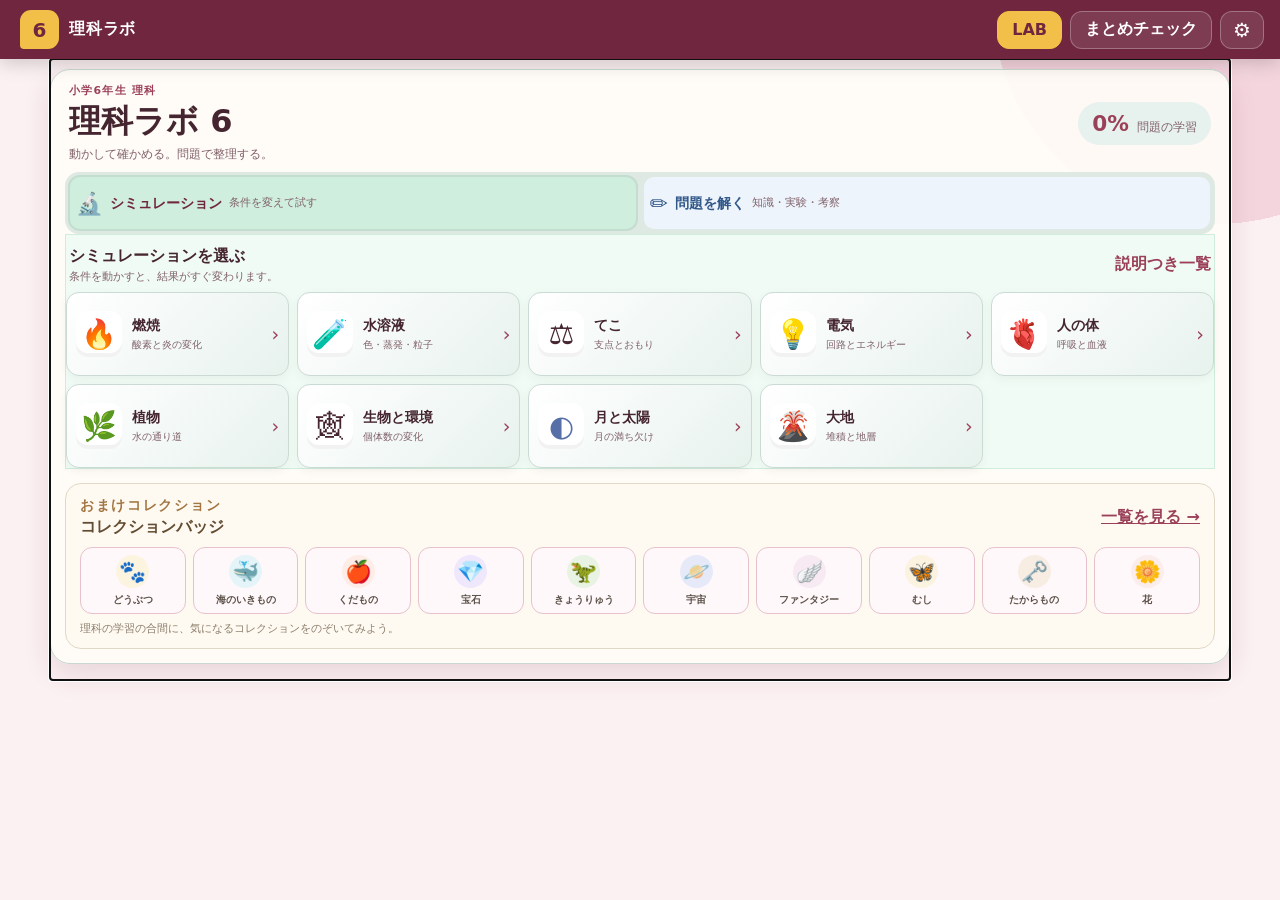
==== commit 3a5aa27f: "Refresh updated grade theme and badge assets" ====
--- a/index.html
+++ b/index.html
@@ -6,7 +6,7 @@
   <meta name="theme-color" content="#163c34">
   <meta name="description" content="小学6年生理科を、操作できるシミュレーターと問題学習で探究するWeb理科ラボです。">
   <title>理科ラボ 6｜触って、比べて、しくみを発見</title>
-  <link rel="stylesheet" href="style.css?v=grade-theme-20260826">
+  <link rel="stylesheet" href="style.css?v=grade-theme-20260826-2">
 </head>
 <body>
   <a class="skip-link" href="#app">学習内容へ移動</a>
--- a/style.css
+++ b/style.css
@@ -429,3 +429,6 @@
 .hero{background:linear-gradient(125deg,var(--green-dark),#a64d65)}
 .home-hero{background:radial-gradient(circle at 80% 20%,#c27186 0,#963c58 36%,#642239 100%)}
 button:focus-visible,input:focus-visible{outline-color:rgba(155,64,89,.38)}
+
+/* Apply grade color to navigation and cards */
+:root{--grade-accent:#9b4059;--grade-deep:#6f263e;--grade-soft:#f6dce3;--grade-card:#fff8fa} .site-header,.header-bar{background:var(--grade-deep)!important}.unit-card,.lab-card,.asset-card,.home-collection-badge,.phase-tab,.activity-card,.activity-nav,.unit-banner{border-color:#e6c2cc;background:var(--grade-card)}.unit-card:hover,.lab-card:hover,.asset-card:hover{border-color:var(--grade-accent)}.primary-button,.tab-button.active,.phase-tab[aria-selected="true"]{background:var(--grade-accent)!important;border-color:var(--grade-accent)!important}.unit-banner{border-top-color:var(--grade-accent)}
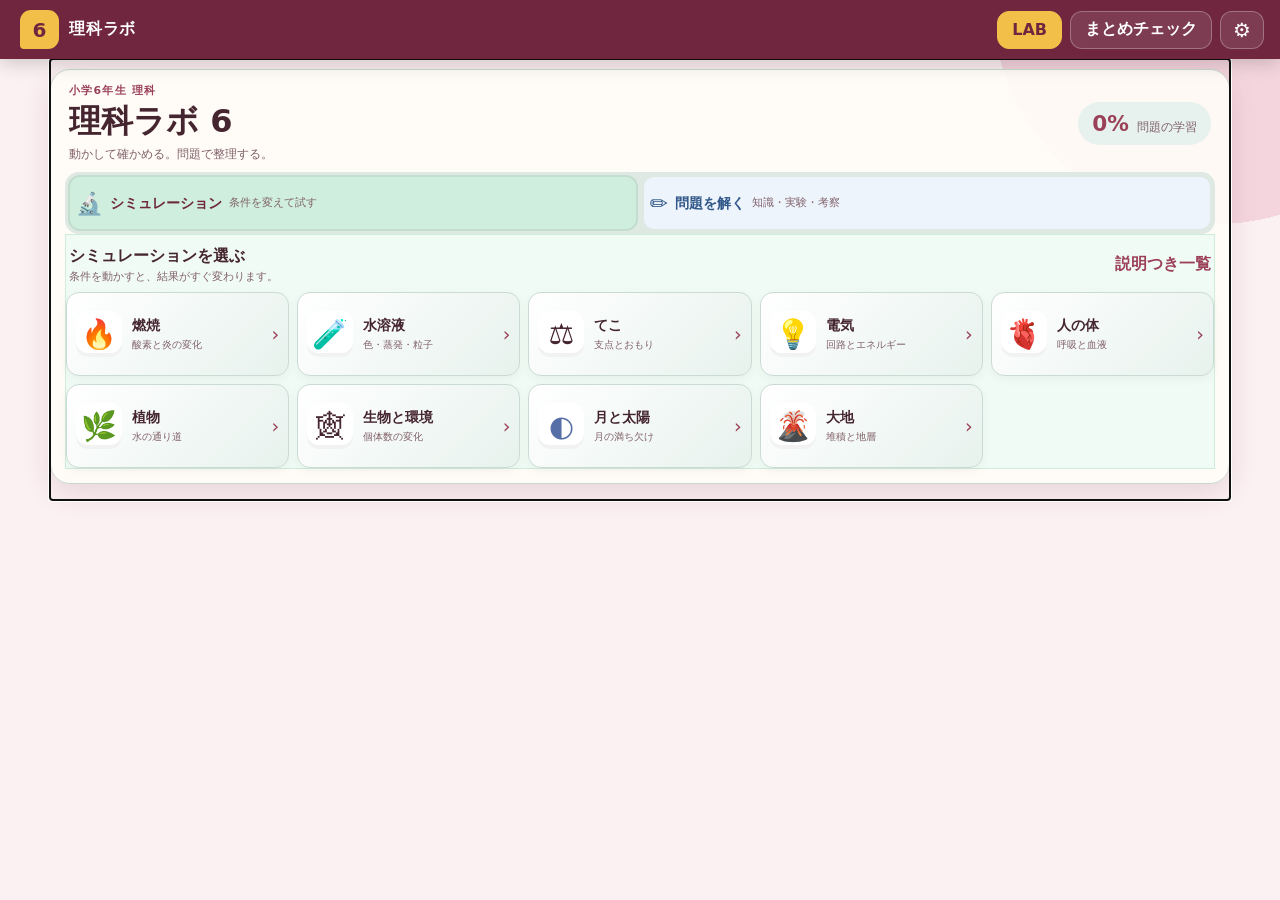
==== commit 3d8cf49e: "Refresh collection cleanup scripts" ====
--- a/index.html
+++ b/index.html
@@ -42,7 +42,7 @@
   <div id="toast" class="toast" role="status" aria-live="polite"></div>
   <script src="units.js"></script>
   <script src="gamification.js"></script>
-  <script src="asset-rewards.js"></script>
-  <script src="app.js"></script>
+  <script src="asset-rewards.js?v=clean-collections-20260826"></script>
+  <script src="app.js?v=clean-collections-20260826"></script>
 </body>
 </html>
